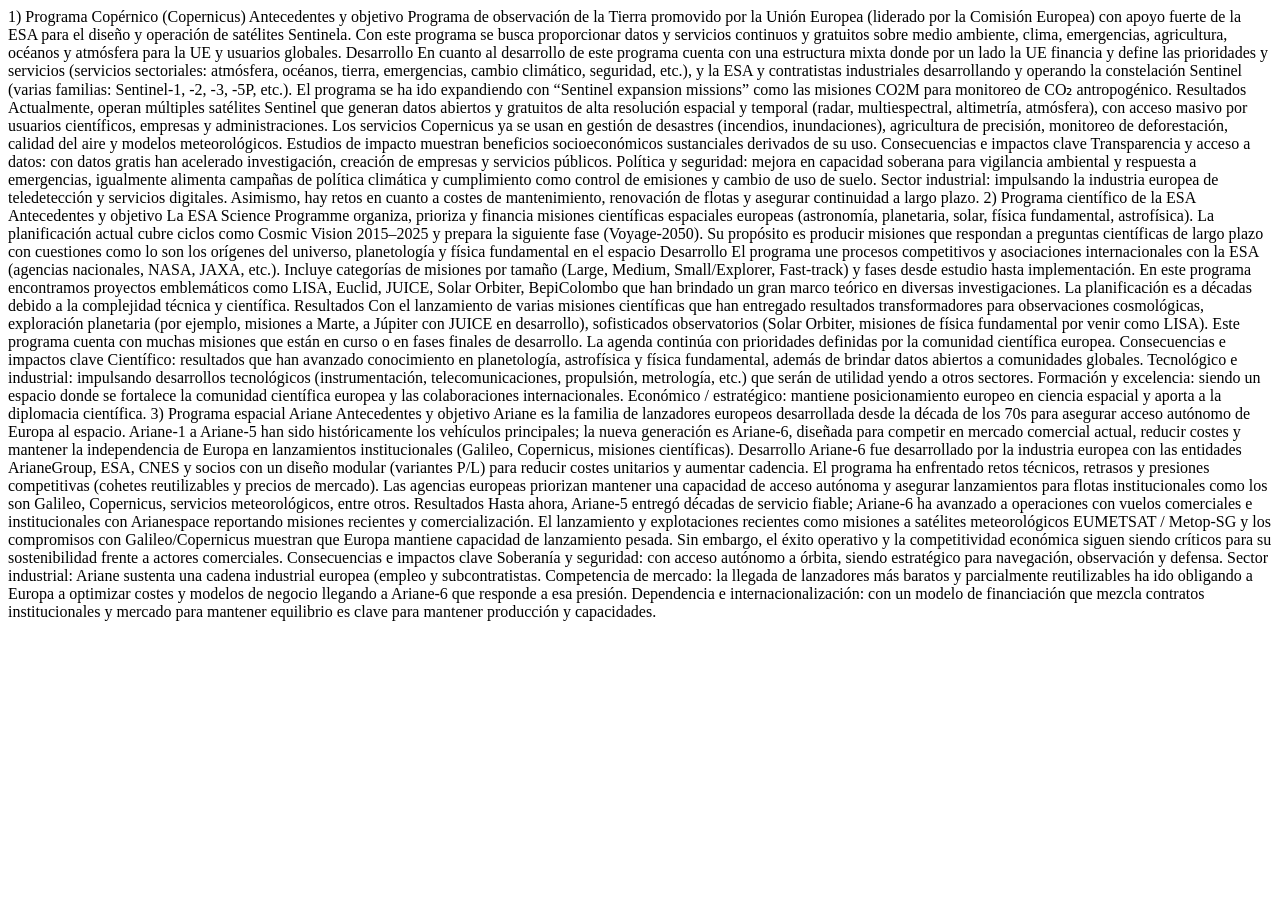
==== al-andalus.html @ bb6a7461 "qwertyuioip" ====
<!DOCTYPE html>
<html>
    <head>
        
    </head>
    
    <body>
1) Programa Copérnico (Copernicus) 

Antecedentes y objetivo 

Programa de observación de la Tierra promovido por la Unión Europea (liderado por la Comisión Europea) con apoyo fuerte de la ESA para el diseño y operación de satélites Sentinela.  

Con este programa se busca proporcionar datos y servicios continuos y gratuitos sobre medio ambiente, clima, emergencias, agricultura, océanos y atmósfera para la UE y usuarios globales. 

 

Desarrollo 

En cuanto al desarrollo de este programa cuenta con una estructura mixta donde por un lado la UE financia y define las prioridades y servicios (servicios sectoriales: atmósfera, océanos, tierra, emergencias, cambio climático, seguridad, etc.), y la ESA y contratistas industriales desarrollando y operando la constelación Sentinel (varias familias: Sentinel-1, -2, -3, -5P, etc.).  

El programa se ha ido expandiendo con “Sentinel expansion missions” como las misiones CO2M para monitoreo de CO₂ antropogénico. 

 

Resultados 

Actualmente, operan múltiples satélites Sentinel que generan datos abiertos y gratuitos de alta resolución espacial y temporal (radar, multiespectral, altimetría, atmósfera), con acceso masivo por usuarios científicos, empresas y administraciones.  

Los servicios Copernicus ya se usan en gestión de desastres (incendios, inundaciones), agricultura de precisión, monitoreo de deforestación, calidad del aire y modelos meteorológicos. Estudios de impacto muestran beneficios socioeconómicos sustanciales derivados de su uso. 

 

Consecuencias e impactos clave 

    Transparencia y acceso a datos: con datos gratis han acelerado investigación, creación de empresas y servicios públicos. 

    Política y seguridad: mejora en capacidad soberana para vigilancia ambiental y respuesta a emergencias, igualmente alimenta campañas de política climática y cumplimiento como control de emisiones y cambio de uso de suelo. 

    Sector industrial: impulsando la industria europea de teledetección y servicios digitales. Asimismo, hay retos en cuanto a costes de mantenimiento, renovación de flotas y asegurar continuidad a largo plazo. 

 

2) Programa científico de la ESA 

Antecedentes y objetivo 

La ESA Science Programme organiza, prioriza y financia misiones científicas espaciales europeas (astronomía, planetaria, solar, física fundamental, astrofísica). La planificación actual cubre ciclos como Cosmic Vision 2015–2025 y prepara la siguiente fase (Voyage-2050).  

Su propósito es producir misiones que respondan a preguntas científicas de largo plazo con cuestiones como lo son los orígenes del universo, planetología y física fundamental en el espacio 

 

Desarrollo 

El programa une procesos competitivos y asociaciones internacionales con la ESA (agencias nacionales, NASA, JAXA, etc.). Incluye categorías de misiones por tamaño (Large, Medium, Small/Explorer, Fast-track) y fases desde estudio hasta implementación.  

En este programa encontramos proyectos emblemáticos como LISA, Euclid, JUICE, Solar Orbiter, BepiColombo que han brindado un gran marco teórico en diversas investigaciones. La planificación es a décadas debido a la complejidad técnica y científica. 

 

Resultados 

Con el lanzamiento de varias misiones científicas que han entregado resultados transformadores para observaciones cosmológicas, exploración planetaria (por ejemplo, misiones a Marte, a Júpiter con JUICE en desarrollo), sofisticados observatorios (Solar Orbiter, misiones de física fundamental por venir como LISA). 

Este programa cuenta con muchas misiones que están en curso o en fases finales de desarrollo. La agenda continúa con prioridades definidas por la comunidad científica europea. 

 

Consecuencias e impactos clave 

    Científico: resultados que han avanzado conocimiento en planetología, astrofísica y física fundamental, además de brindar datos abiertos a comunidades globales. 

    Tecnológico e industrial: impulsando desarrollos tecnológicos (instrumentación, telecomunicaciones, propulsión, metrología, etc.) que serán de utilidad yendo a otros sectores. 

    Formación y excelencia: siendo un espacio donde se fortalece la comunidad científica europea y las colaboraciones internacionales. 

    Económico / estratégico: mantiene posicionamiento europeo en ciencia espacial y aporta a la diplomacia científica. 

 

 3) Programa espacial Ariane 

 Antecedentes y objetivo 

 Ariane es la familia de lanzadores europeos desarrollada desde la década de los 70s para asegurar acceso autónomo de Europa al espacio. Ariane-1 a Ariane-5 han sido históricamente los vehículos principales; la nueva generación es Ariane-6, diseñada para competir en mercado comercial actual, reducir costes y mantener la independencia de Europa en lanzamientos institucionales (Galileo, Copernicus, misiones científicas). 

 

 Desarrollo 

 Ariane-6 fue desarrollado por la industria europea con las entidades ArianeGroup, ESA, CNES y socios con un diseño modular (variantes P/L) para reducir costes unitarios y aumentar cadencia. El programa ha enfrentado retos técnicos, retrasos y presiones competitivas (cohetes reutilizables y precios de mercado).  

 Las agencias europeas priorizan mantener una capacidad de acceso autónoma y asegurar lanzamientos para flotas institucionales como los son Galileo, Copernicus, servicios meteorológicos, entre otros. 

 

 Resultados 

Hasta ahora, Ariane-5 entregó décadas de servicio fiable; Ariane-6 ha avanzado a operaciones con vuelos comerciales e institucionales con Arianespace reportando misiones recientes y comercialización.  

El lanzamiento y explotaciones recientes como misiones a satélites meteorológicos EUMETSAT / Metop-SG y los compromisos con Galileo/Copernicus muestran que Europa mantiene capacidad de lanzamiento pesada. Sin embargo, el éxito operativo y la competitividad económica siguen siendo críticos para su sostenibilidad frente a actores comerciales. 

 

Consecuencias e impactos clave 

    Soberanía y seguridad: con acceso autónomo a órbita, siendo estratégico para navegación, observación y defensa. 

    Sector industrial: Ariane sustenta una cadena industrial europea (empleo y subcontratistas. 

    Competencia de mercado: la llegada de lanzadores más baratos y parcialmente reutilizables ha ido obligando a Europa a optimizar costes y modelos de negocio llegando a Ariane-6 que responde a esa presión. 

    Dependencia e internacionalización: con un modelo de financiación que mezcla contratos institucionales y mercado para mantener equilibrio es clave para mantener producción y capacidades.

    </body>
</html>
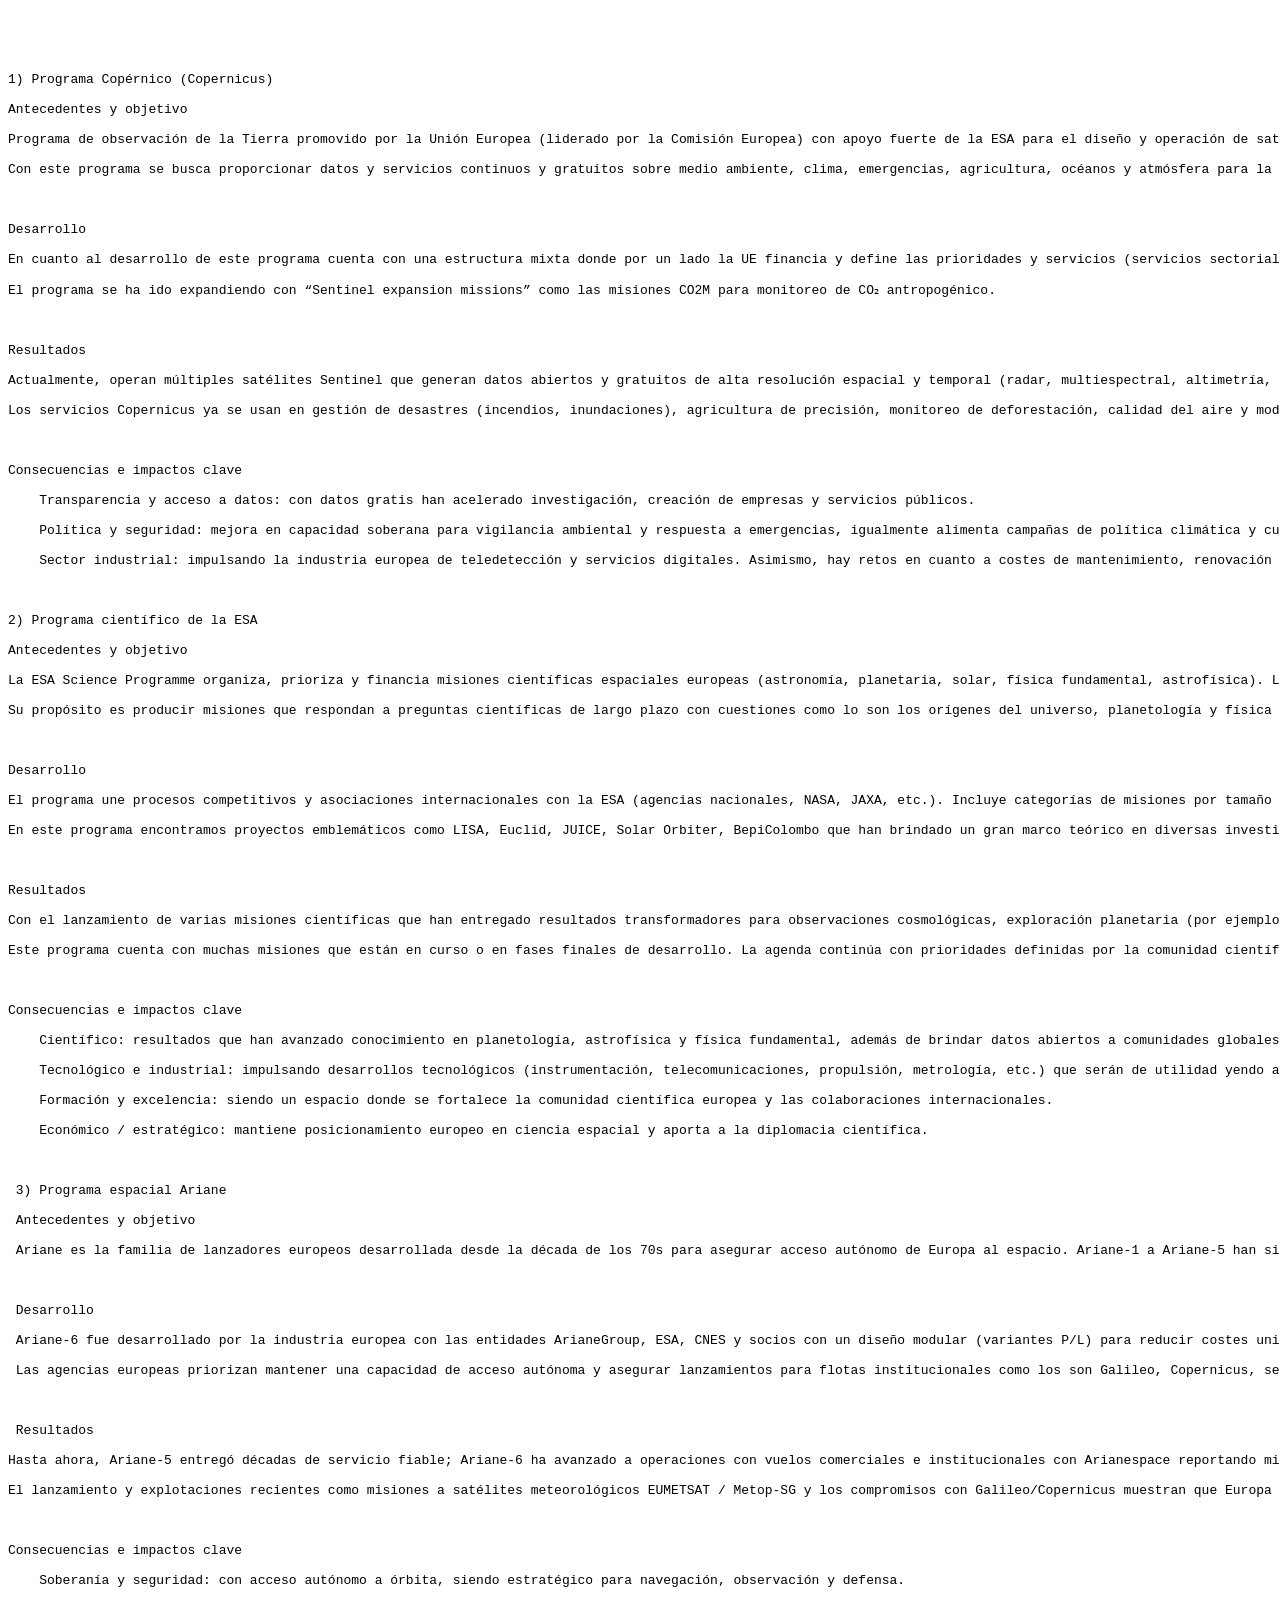
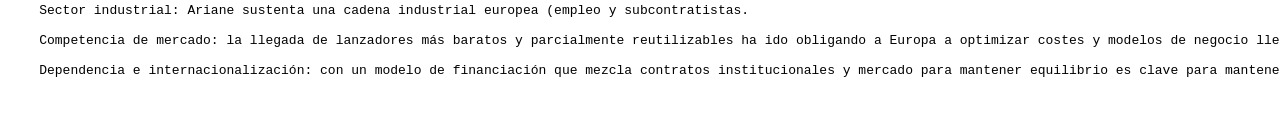
==== commit 89861c22: "Update al-andalus.html" ====
--- a/al-andalus.html
+++ b/al-andalus.html
@@ -3,7 +3,10 @@
     <head>
         
     </head>
-    
+    <br>
+    <br>
+
+    <pre>
     <body>
 1) Programa Copérnico (Copernicus) 
 
@@ -114,4 +117,5 @@
     Dependencia e internacionalización: con un modelo de financiación que mezcla contratos institucionales y mercado para mantener equilibrio es clave para mantener producción y capacidades.
 
     </body>
+    </pre>
 </html>
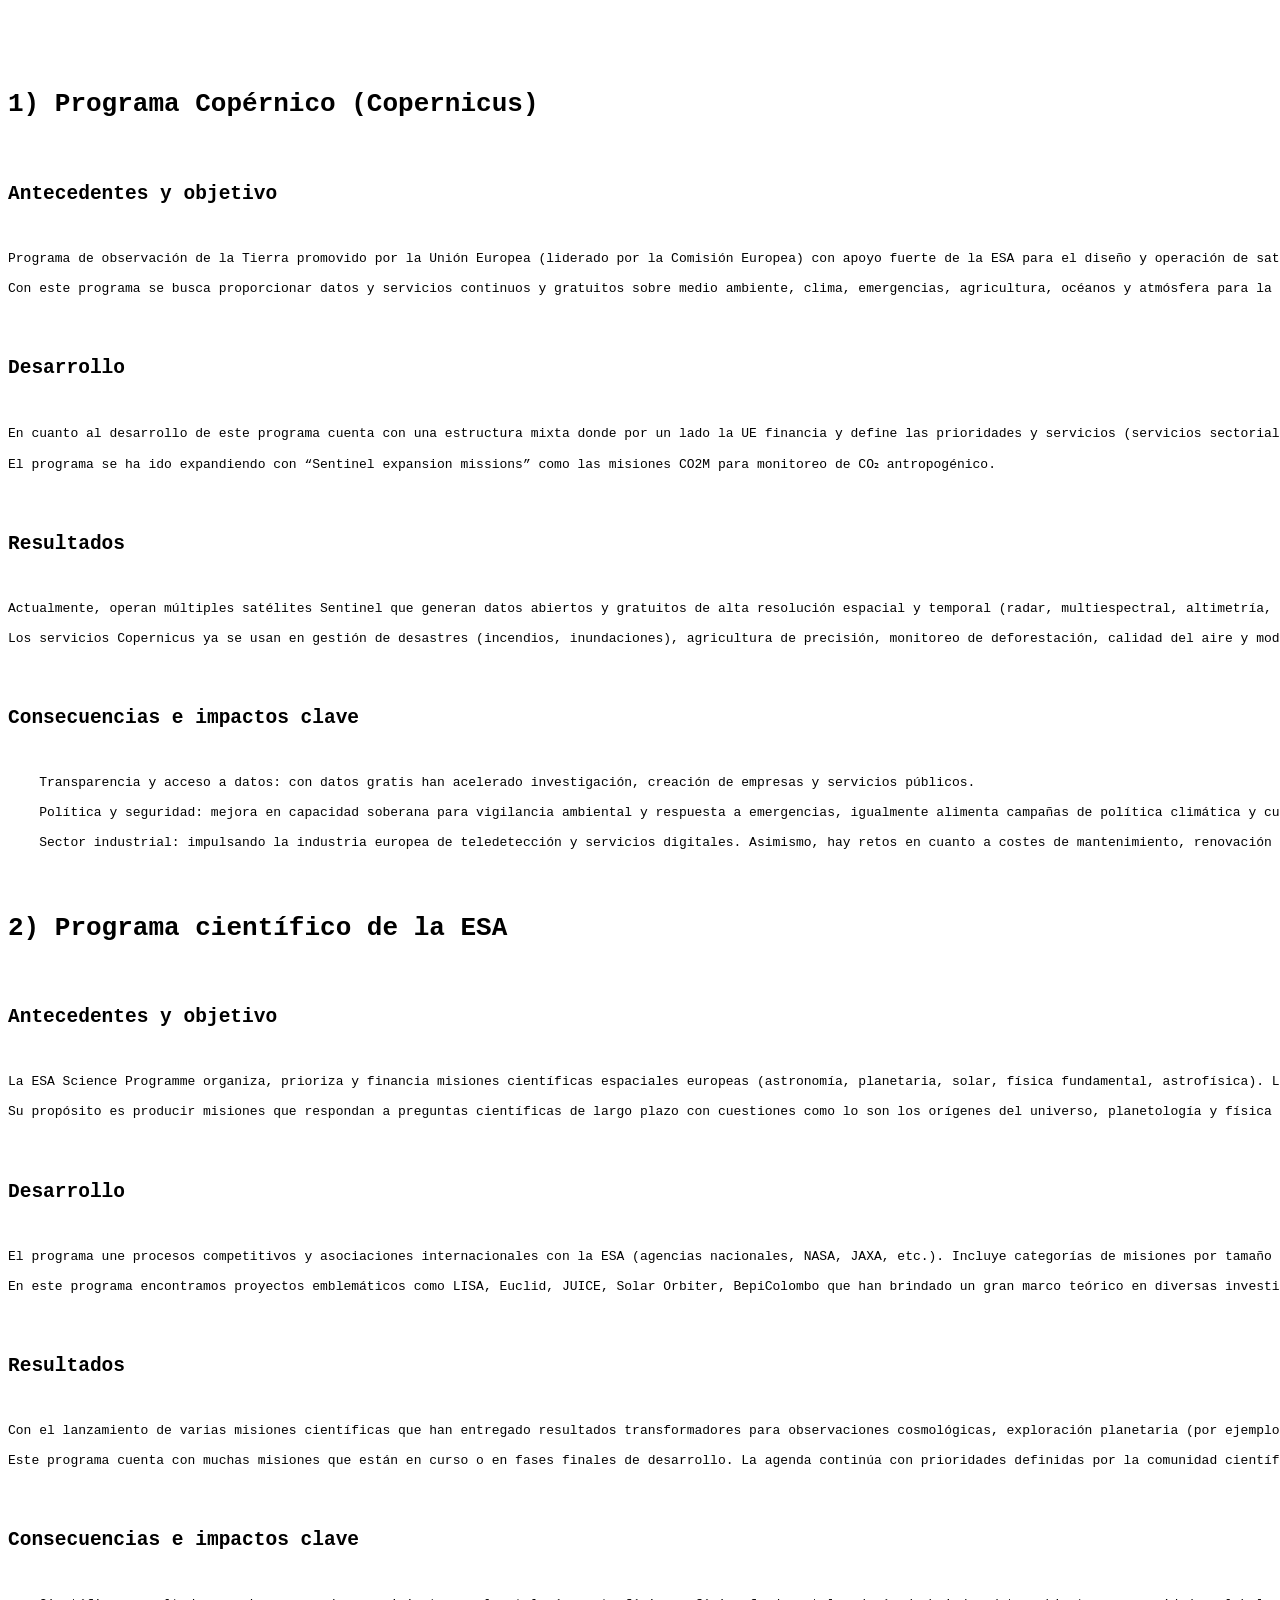
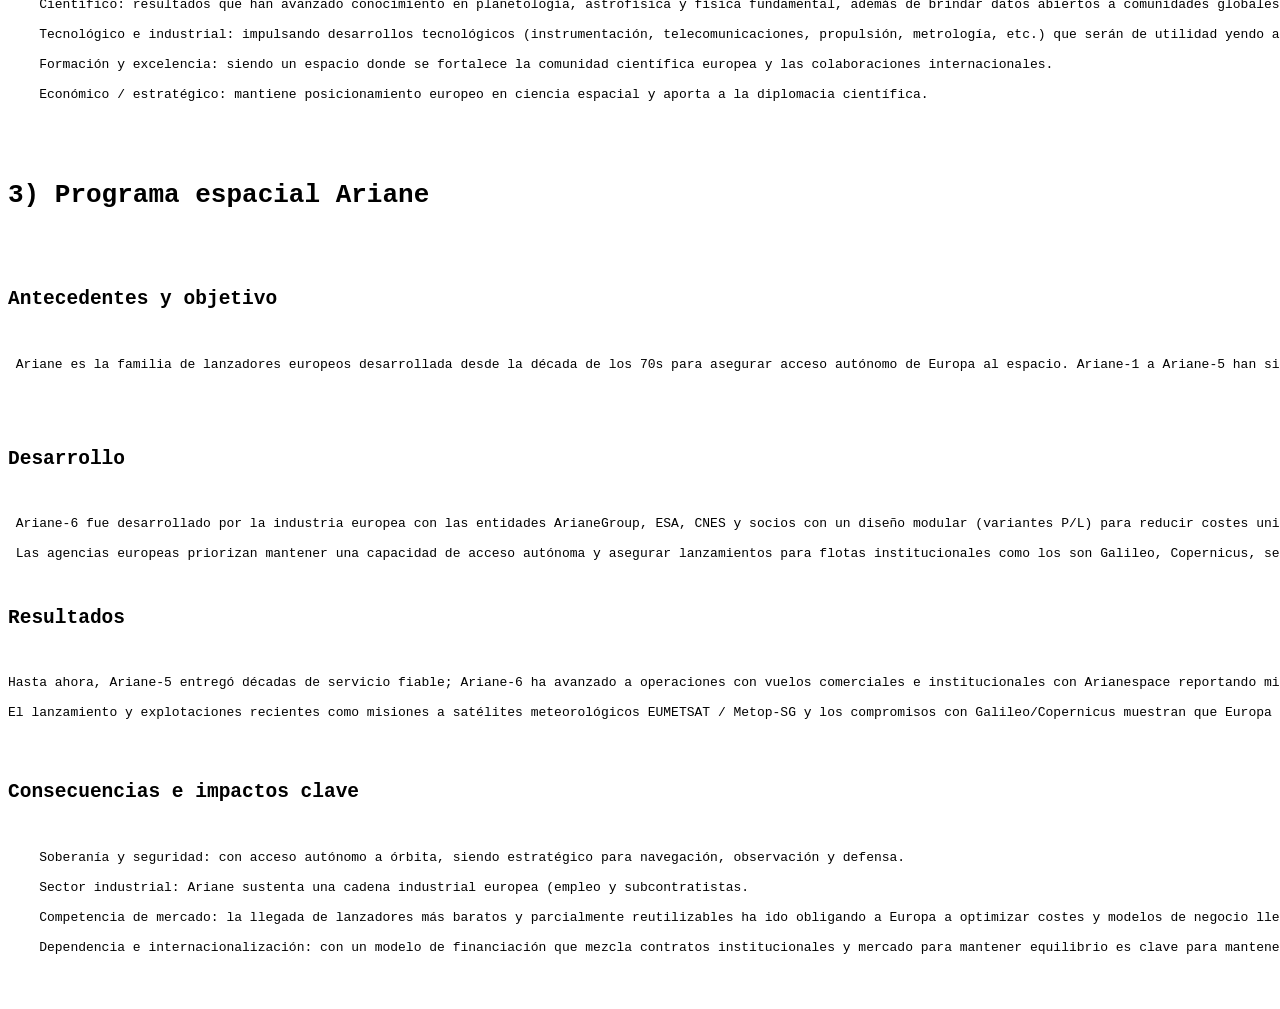
==== commit 9342e383: "Update al-andalus.html" ====
--- a/al-andalus.html
+++ b/al-andalus.html
@@ -7,10 +7,10 @@
     <br>
 
     <pre>
-    <body>
-1) Programa Copérnico (Copernicus) 
+        
+<h1>1) Programa Copérnico (Copernicus)</h1>
 
-Antecedentes y objetivo 
+<h2>Antecedentes y objetivo</h2> 
 
 Programa de observación de la Tierra promovido por la Unión Europea (liderado por la Comisión Europea) con apoyo fuerte de la ESA para el diseño y operación de satélites Sentinela.  
 
@@ -18,7 +18,7 @@
 
  
 
-Desarrollo 
+<h2>Desarrollo</h2>
 
 En cuanto al desarrollo de este programa cuenta con una estructura mixta donde por un lado la UE financia y define las prioridades y servicios (servicios sectoriales: atmósfera, océanos, tierra, emergencias, cambio climático, seguridad, etc.), y la ESA y contratistas industriales desarrollando y operando la constelación Sentinel (varias familias: Sentinel-1, -2, -3, -5P, etc.).  
 
@@ -26,7 +26,7 @@
 
  
 
-Resultados 
+<h2>Resultados</h2>
 
 Actualmente, operan múltiples satélites Sentinel que generan datos abiertos y gratuitos de alta resolución espacial y temporal (radar, multiespectral, altimetría, atmósfera), con acceso masivo por usuarios científicos, empresas y administraciones.  
 
@@ -34,7 +34,7 @@
 
  
 
-Consecuencias e impactos clave 
+<h2>Consecuencias e impactos clave</h2> 
 
     Transparencia y acceso a datos: con datos gratis han acelerado investigación, creación de empresas y servicios públicos. 
 
@@ -44,9 +44,9 @@
 
  
 
-2) Programa científico de la ESA 
+<h1>2) Programa científico de la ESA</h1> 
 
-Antecedentes y objetivo 
+<h2>Antecedentes y objetivo</h2>
 
 La ESA Science Programme organiza, prioriza y financia misiones científicas espaciales europeas (astronomía, planetaria, solar, física fundamental, astrofísica). La planificación actual cubre ciclos como Cosmic Vision 2015–2025 y prepara la siguiente fase (Voyage-2050).  
 
@@ -54,7 +54,7 @@
 
  
 
-Desarrollo 
+<h2>Desarrollo</h2> 
 
 El programa une procesos competitivos y asociaciones internacionales con la ESA (agencias nacionales, NASA, JAXA, etc.). Incluye categorías de misiones por tamaño (Large, Medium, Small/Explorer, Fast-track) y fases desde estudio hasta implementación.  
 
@@ -62,7 +62,7 @@
 
  
 
-Resultados 
+<h2>Resultados</h2> 
 
 Con el lanzamiento de varias misiones científicas que han entregado resultados transformadores para observaciones cosmológicas, exploración planetaria (por ejemplo, misiones a Marte, a Júpiter con JUICE en desarrollo), sofisticados observatorios (Solar Orbiter, misiones de física fundamental por venir como LISA). 
 
@@ -70,7 +70,7 @@
 
  
 
-Consecuencias e impactos clave 
+<h2>Consecuencias e impactos clave</h2> 
 
     Científico: resultados que han avanzado conocimiento en planetología, astrofísica y física fundamental, además de brindar datos abiertos a comunidades globales. 
 
@@ -82,23 +82,22 @@
 
  
 
- 3) Programa espacial Ariane 
+ <h1>3) Programa espacial Ariane</h1> 
 
- Antecedentes y objetivo 
+ <h2>Antecedentes y objetivo</h2> 
 
  Ariane es la familia de lanzadores europeos desarrollada desde la década de los 70s para asegurar acceso autónomo de Europa al espacio. Ariane-1 a Ariane-5 han sido históricamente los vehículos principales; la nueva generación es Ariane-6, diseñada para competir en mercado comercial actual, reducir costes y mantener la independencia de Europa en lanzamientos institucionales (Galileo, Copernicus, misiones científicas). 
 
  
 
- Desarrollo 
+ <h2>Desarrollo</h2> 
 
  Ariane-6 fue desarrollado por la industria europea con las entidades ArianeGroup, ESA, CNES y socios con un diseño modular (variantes P/L) para reducir costes unitarios y aumentar cadencia. El programa ha enfrentado retos técnicos, retrasos y presiones competitivas (cohetes reutilizables y precios de mercado).  
 
  Las agencias europeas priorizan mantener una capacidad de acceso autónoma y asegurar lanzamientos para flotas institucionales como los son Galileo, Copernicus, servicios meteorológicos, entre otros. 
 
  
-
- Resultados 
+<h2>Resultados</h2> 
 
 Hasta ahora, Ariane-5 entregó décadas de servicio fiable; Ariane-6 ha avanzado a operaciones con vuelos comerciales e institucionales con Arianespace reportando misiones recientes y comercialización.  
 
@@ -106,7 +105,7 @@
 
  
 
-Consecuencias e impactos clave 
+<h2>Consecuencias e impactos clave</h2> 
 
     Soberanía y seguridad: con acceso autónomo a órbita, siendo estratégico para navegación, observación y defensa. 
 
@@ -116,6 +115,5 @@
 
     Dependencia e internacionalización: con un modelo de financiación que mezcla contratos institucionales y mercado para mantener equilibrio es clave para mantener producción y capacidades.
 
-    </body>
     </pre>
 </html>
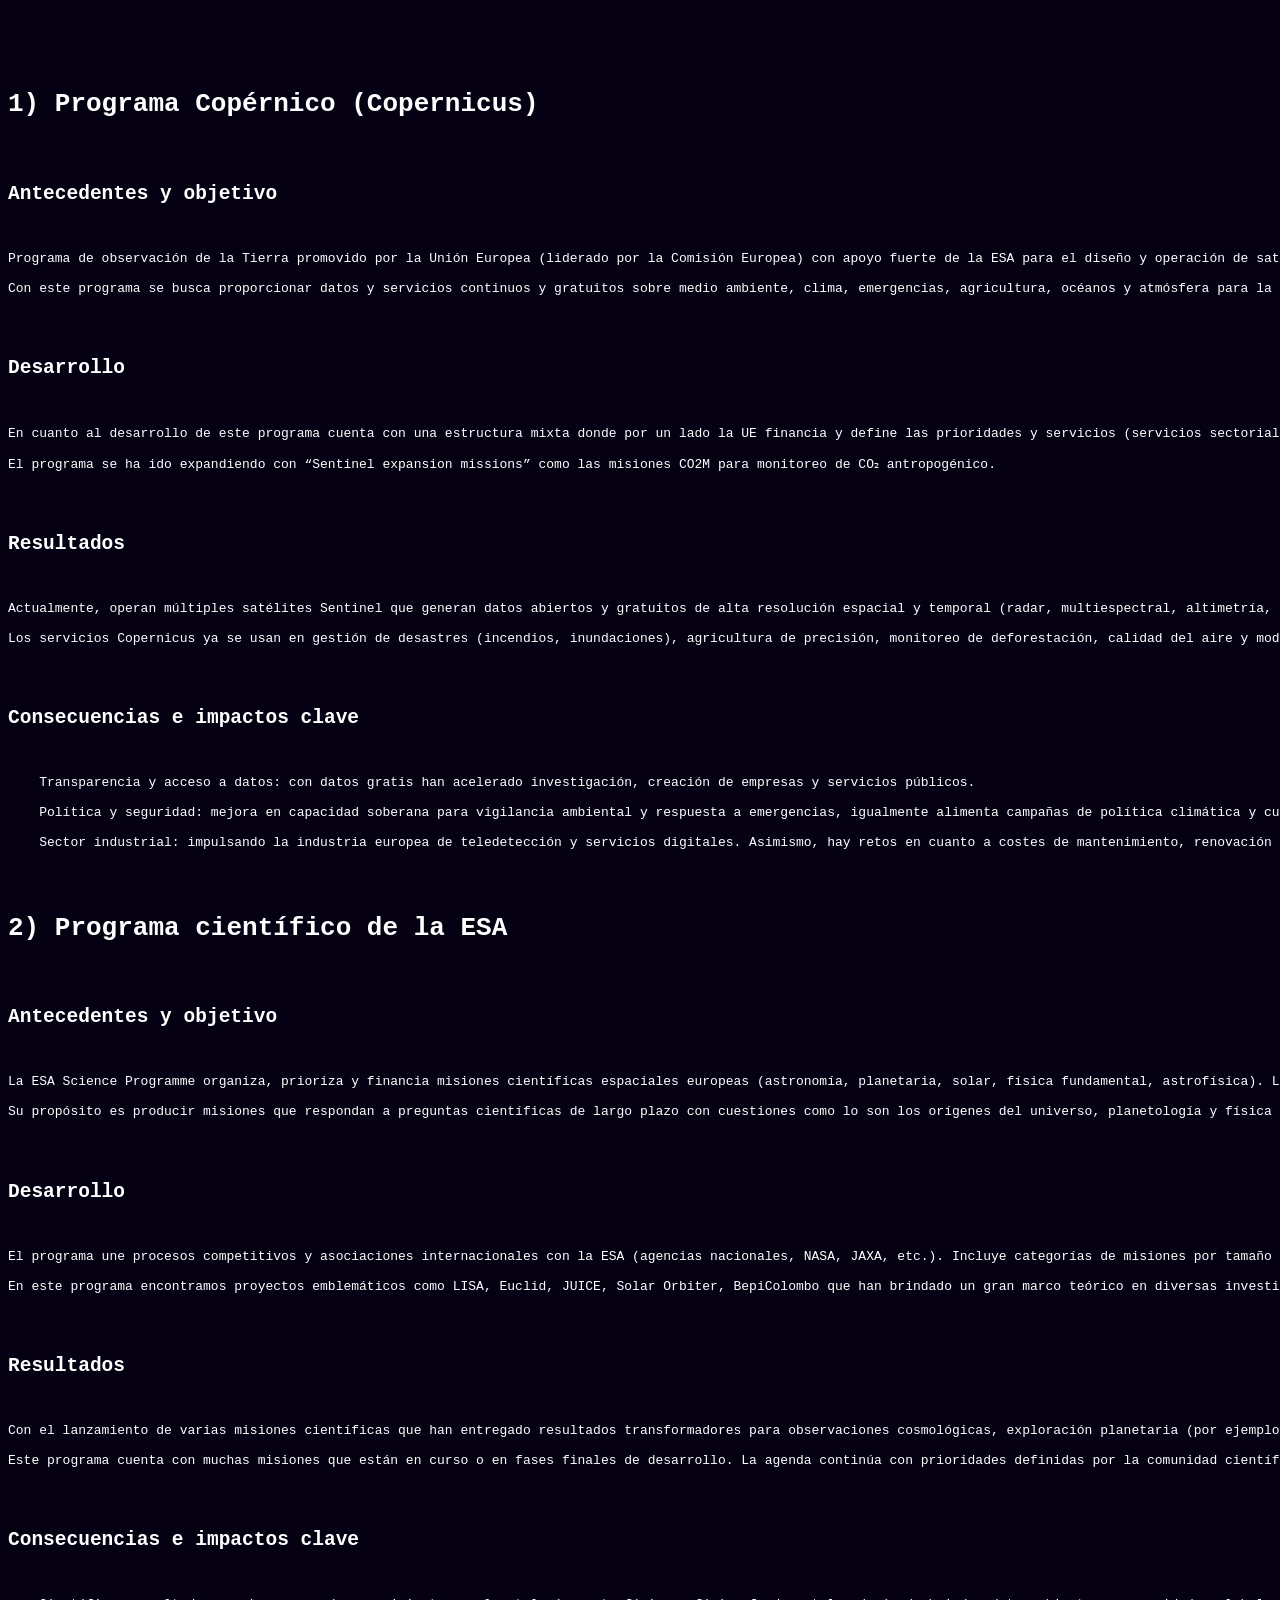
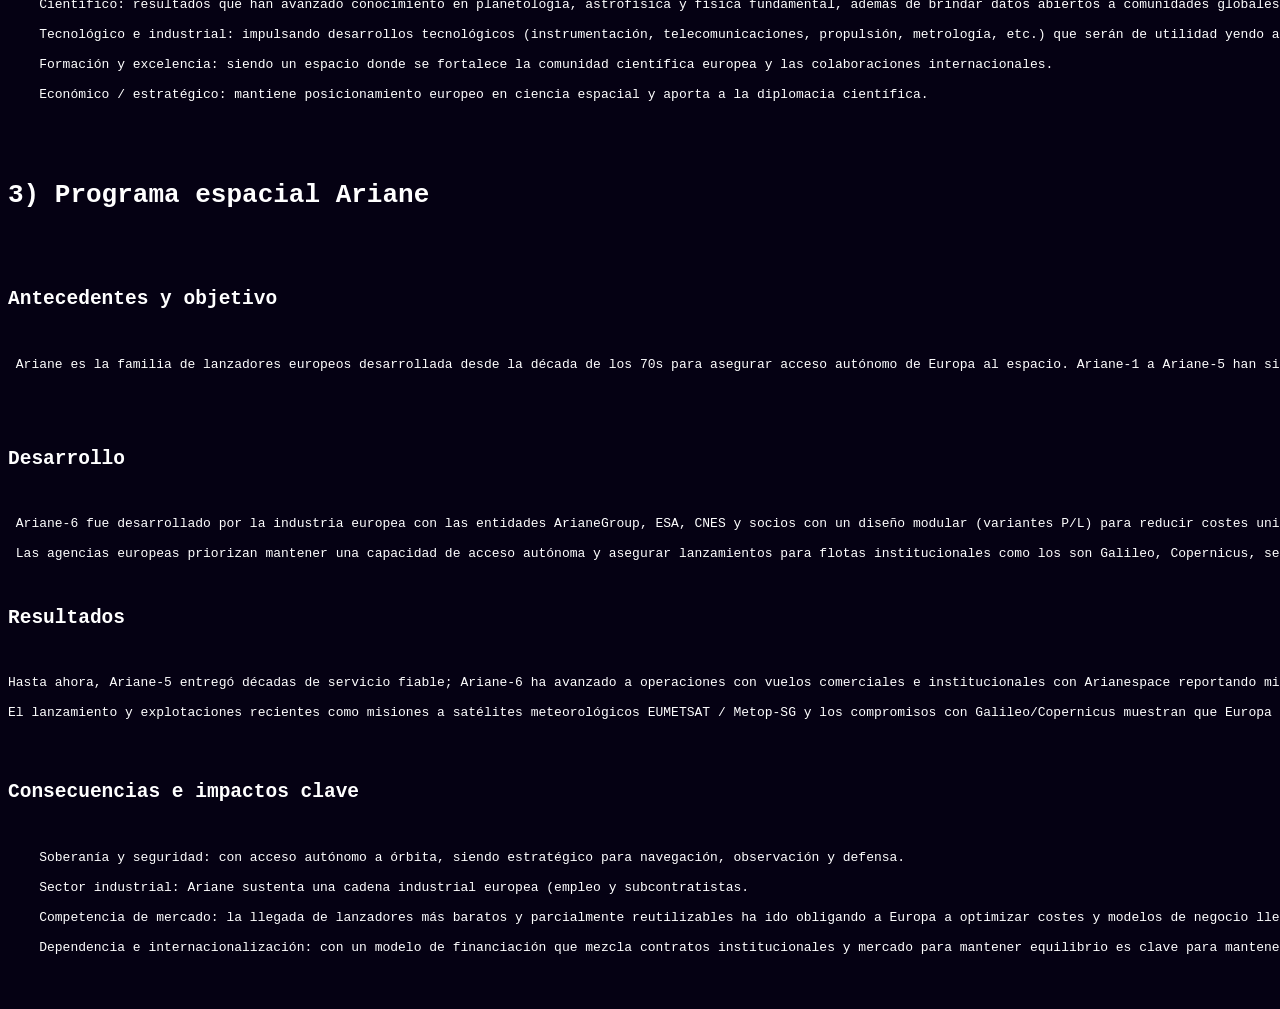
==== commit b84f91eb: "negros" ====
--- a/al-andalus.html
+++ b/al-andalus.html
@@ -1,10 +1,11 @@
 <!DOCTYPE html>
 <html>
     <head>
-        
+        <link rel="stylesheet" href="style.css">
     </head>
     <br>
     <br>
+    <body style="background-color: #050113;">
 
     <pre>
         
@@ -116,4 +117,5 @@
     Dependencia e internacionalización: con un modelo de financiación que mezcla contratos institucionales y mercado para mantener equilibrio es clave para mantener producción y capacidades.
 
     </pre>
+    </body>
 </html>
--- a/style.css
+++ b/style.css
@@ -0,0 +1,92 @@
+h1{
+    color: white;
+ }
+ h2{
+    color: white;
+ }
+ h3{
+    color: white;
+ }
+ h4{
+    color: white;
+ }
+ h5{
+    color: white;
+ }
+ h6{
+    color: white;
+ }
+ p{
+    color: white;
+ }
+ pre{
+    color: white;
+ }
+ #q{
+    color:blueviolet;
+ }
+.imagenxd {
+  width: 100%;
+  height: 50vh;
+  background-image: url("imagenes_w/lunaequisde.png");
+  background-repeat: no-repeat;
+  background-position: center;
+  background-size: cover;  
+  display: flex;            
+  justify-content: center; 
+  align-items: center;     
+  color: white;            
+  text-align: center;
+  
+}
+div {
+  position: relative;
+  display: inline;
+}
+.imtip {
+  position: absolute;
+  bottom: 0;
+  right: 0;
+}
+#container{
+    position: relative;
+    width: 100%;
+    height: 100%;
+}
+#main_image{
+    width: 100%;
+    height: 100%;
+    src: url("imagenes_w/mapamundiproyeccionrobinson.jpg");
+}
+#overlay_image{
+    position: absolute;
+    src: url("imagenes_w/mexicoprueba.png");
+    bottom: 10px;
+    right: 10px;
+    width: 30px;
+    height: 30px;
+}
+.parent {
+    position: relative;
+    display: inline-block; /* para que se ajuste al tamaño real de la imagen base */
+}
+
+.base {
+    display: block;
+    width: 100%;  /* si quieres que escale, si no ponle width: auto */
+    height: auto;
+}
+
+.inner {
+    position: absolute;
+    top: 0;
+    left: 0;
+    z-index: 1;
+}
+
+.overlay {
+    display: block;
+    width: 100%;  /* hace que la overlay coincida en tamaño con la base */
+    height: auto;
+    opacity: 1; /* para comprobar que está encima */
+}
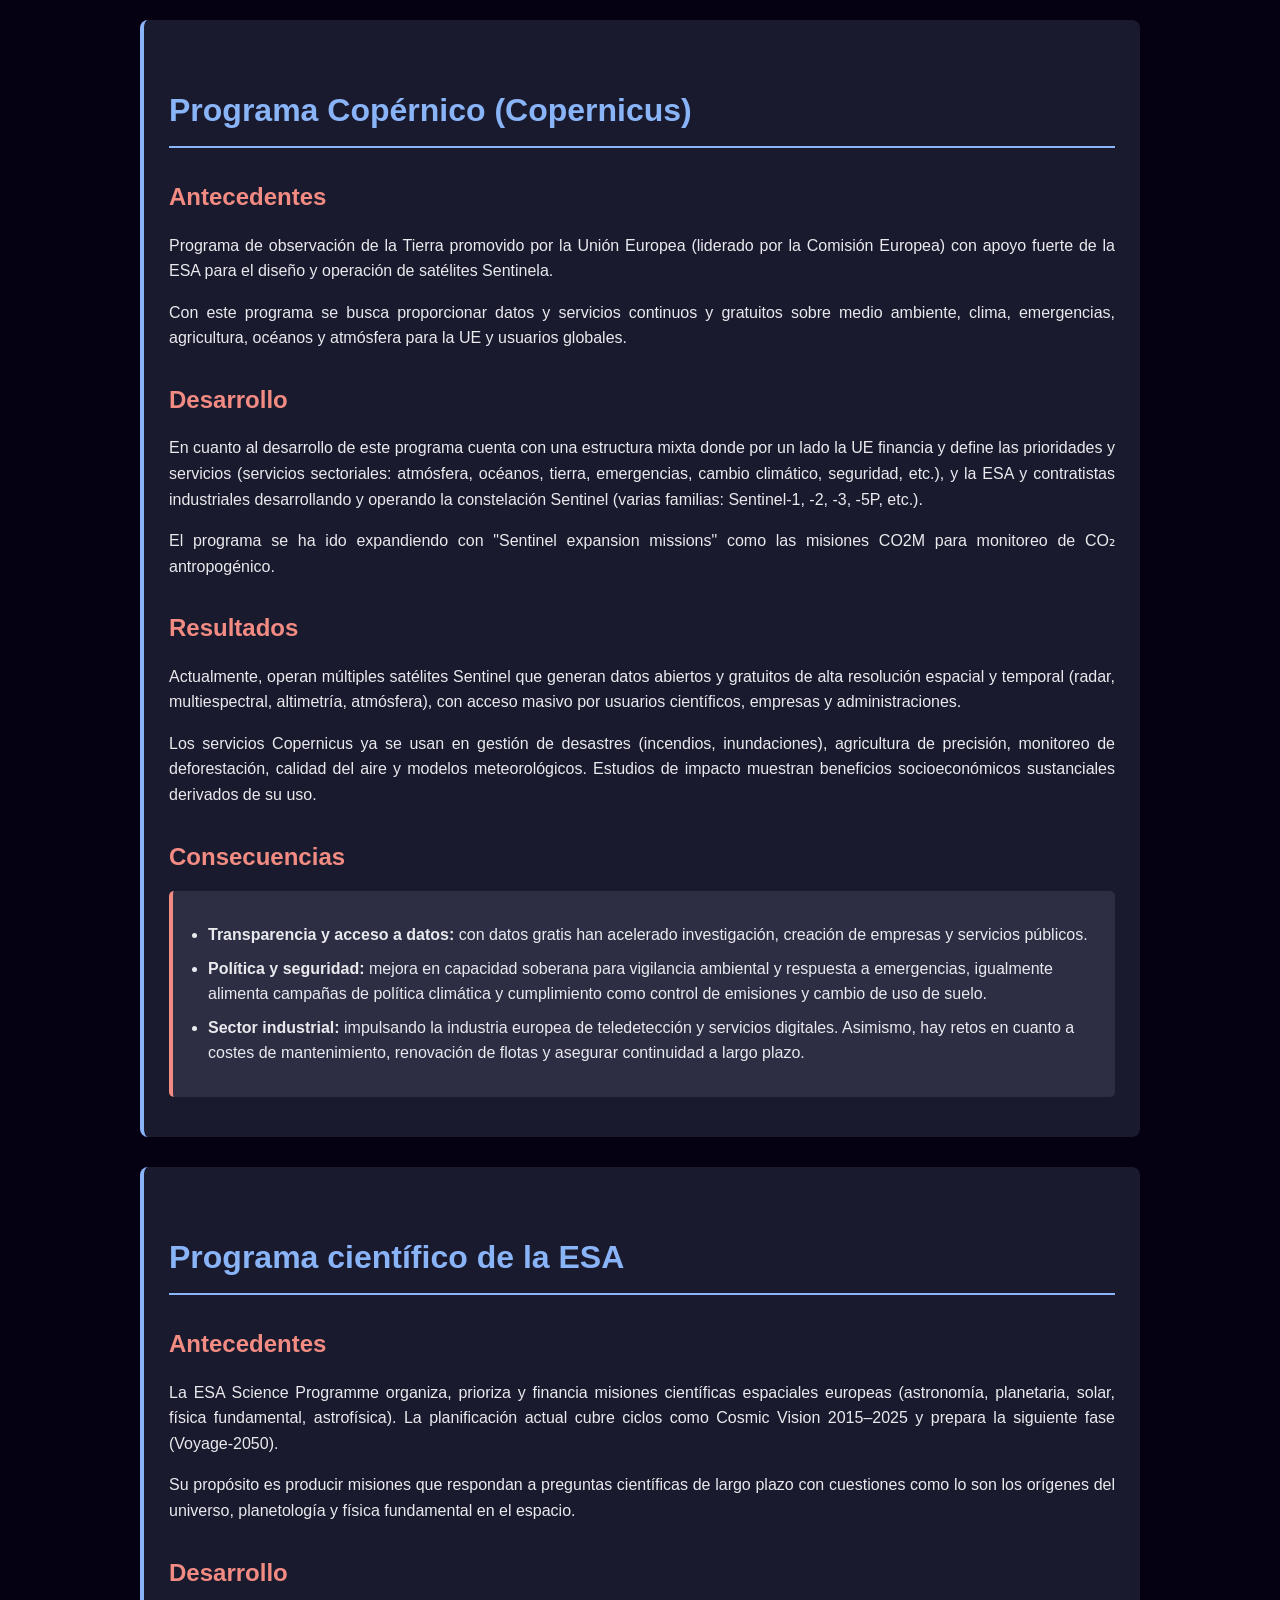
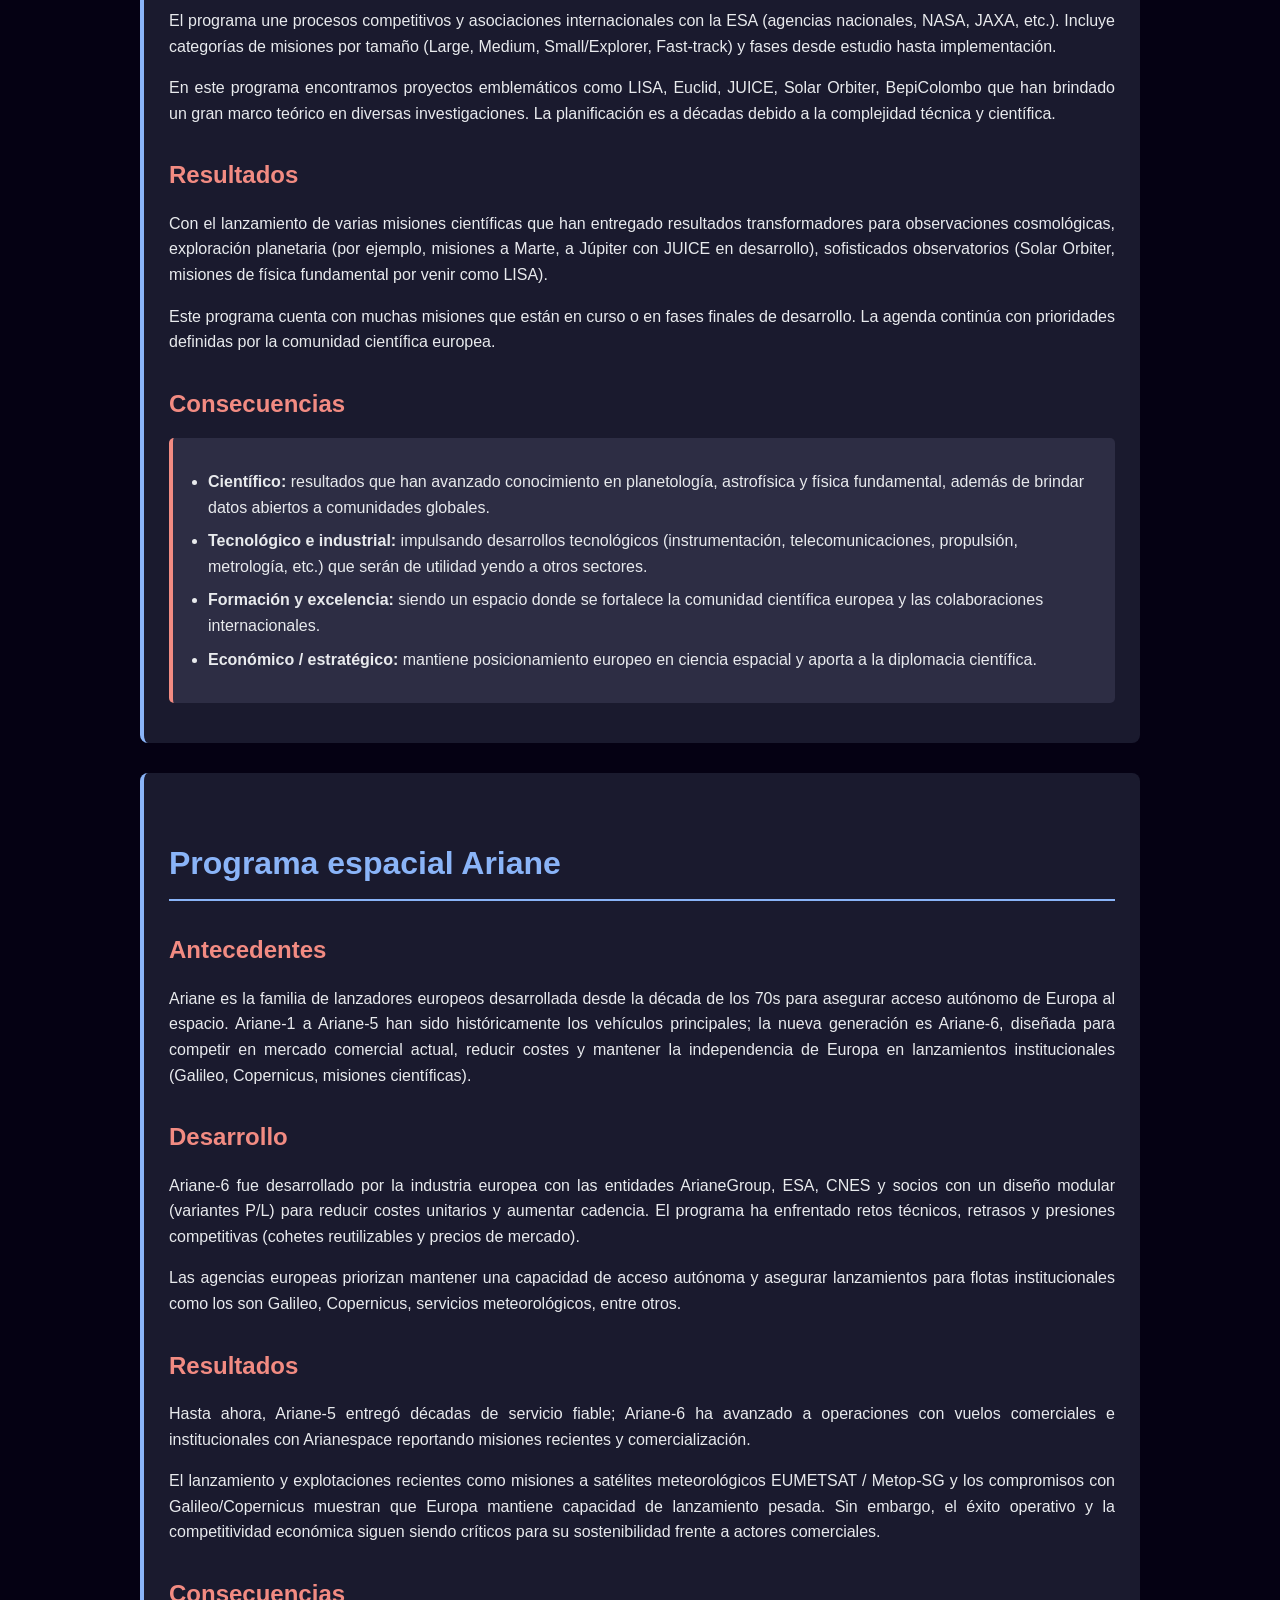
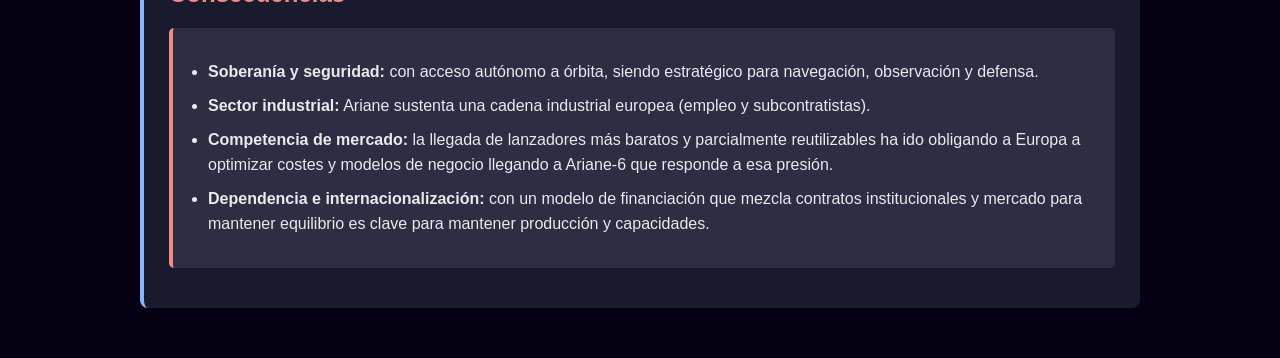
==== commit e44968a8: "Update al-andalus.html" ====
--- a/al-andalus.html
+++ b/al-andalus.html
@@ -1,121 +1,157 @@
 <!DOCTYPE html>
-<html>
-    <head>
-        <link rel="stylesheet" href="style.css">
-    </head>
-    <br>
-    <br>
-    <body style="background-color: #050113;">
-
-    <pre>
+<html lang="es">
+<head>
+    <meta charset="UTF-8">
+    <meta name="viewport" content="width=device-width, initial-scale=1.0">
+    <title>Programa Espacial de la Unión Europea</title>
+    <style>
+        body {
+            font-family: 'Segoe UI', Tahoma, Geneva, Verdana, sans-serif;
+            line-height: 1.6;
+            color: #e8eaed;
+            background-color: #050113;
+            max-width: 1000px;
+            margin: 0 auto;
+            padding: 20px;
+        }
         
-<h1>1) Programa Copérnico (Copernicus)</h1>
-
-<h2>Antecedentes y objetivo</h2> 
-
-Programa de observación de la Tierra promovido por la Unión Europea (liderado por la Comisión Europea) con apoyo fuerte de la ESA para el diseño y operación de satélites Sentinela.  
-
-Con este programa se busca proporcionar datos y servicios continuos y gratuitos sobre medio ambiente, clima, emergencias, agricultura, océanos y atmósfera para la UE y usuarios globales. 
-
- 
-
-<h2>Desarrollo</h2>
-
-En cuanto al desarrollo de este programa cuenta con una estructura mixta donde por un lado la UE financia y define las prioridades y servicios (servicios sectoriales: atmósfera, océanos, tierra, emergencias, cambio climático, seguridad, etc.), y la ESA y contratistas industriales desarrollando y operando la constelación Sentinel (varias familias: Sentinel-1, -2, -3, -5P, etc.).  
-
-El programa se ha ido expandiendo con “Sentinel expansion missions” como las misiones CO2M para monitoreo de CO₂ antropogénico. 
-
- 
-
-<h2>Resultados</h2>
-
-Actualmente, operan múltiples satélites Sentinel que generan datos abiertos y gratuitos de alta resolución espacial y temporal (radar, multiespectral, altimetría, atmósfera), con acceso masivo por usuarios científicos, empresas y administraciones.  
-
-Los servicios Copernicus ya se usan en gestión de desastres (incendios, inundaciones), agricultura de precisión, monitoreo de deforestación, calidad del aire y modelos meteorológicos. Estudios de impacto muestran beneficios socioeconómicos sustanciales derivados de su uso. 
-
- 
-
-<h2>Consecuencias e impactos clave</h2> 
-
-    Transparencia y acceso a datos: con datos gratis han acelerado investigación, creación de empresas y servicios públicos. 
-
-    Política y seguridad: mejora en capacidad soberana para vigilancia ambiental y respuesta a emergencias, igualmente alimenta campañas de política climática y cumplimiento como control de emisiones y cambio de uso de suelo. 
-
-    Sector industrial: impulsando la industria europea de teledetección y servicios digitales. Asimismo, hay retos en cuanto a costes de mantenimiento, renovación de flotas y asegurar continuidad a largo plazo. 
-
- 
-
-<h1>2) Programa científico de la ESA</h1> 
-
-<h2>Antecedentes y objetivo</h2>
-
-La ESA Science Programme organiza, prioriza y financia misiones científicas espaciales europeas (astronomía, planetaria, solar, física fundamental, astrofísica). La planificación actual cubre ciclos como Cosmic Vision 2015–2025 y prepara la siguiente fase (Voyage-2050).  
-
-Su propósito es producir misiones que respondan a preguntas científicas de largo plazo con cuestiones como lo son los orígenes del universo, planetología y física fundamental en el espacio 
-
- 
-
-<h2>Desarrollo</h2> 
-
-El programa une procesos competitivos y asociaciones internacionales con la ESA (agencias nacionales, NASA, JAXA, etc.). Incluye categorías de misiones por tamaño (Large, Medium, Small/Explorer, Fast-track) y fases desde estudio hasta implementación.  
-
-En este programa encontramos proyectos emblemáticos como LISA, Euclid, JUICE, Solar Orbiter, BepiColombo que han brindado un gran marco teórico en diversas investigaciones. La planificación es a décadas debido a la complejidad técnica y científica. 
-
- 
-
-<h2>Resultados</h2> 
-
-Con el lanzamiento de varias misiones científicas que han entregado resultados transformadores para observaciones cosmológicas, exploración planetaria (por ejemplo, misiones a Marte, a Júpiter con JUICE en desarrollo), sofisticados observatorios (Solar Orbiter, misiones de física fundamental por venir como LISA). 
-
-Este programa cuenta con muchas misiones que están en curso o en fases finales de desarrollo. La agenda continúa con prioridades definidas por la comunidad científica europea. 
-
- 
-
-<h2>Consecuencias e impactos clave</h2> 
-
-    Científico: resultados que han avanzado conocimiento en planetología, astrofísica y física fundamental, además de brindar datos abiertos a comunidades globales. 
-
-    Tecnológico e industrial: impulsando desarrollos tecnológicos (instrumentación, telecomunicaciones, propulsión, metrología, etc.) que serán de utilidad yendo a otros sectores. 
-
-    Formación y excelencia: siendo un espacio donde se fortalece la comunidad científica europea y las colaboraciones internacionales. 
-
-    Económico / estratégico: mantiene posicionamiento europeo en ciencia espacial y aporta a la diplomacia científica. 
-
- 
-
- <h1>3) Programa espacial Ariane</h1> 
-
- <h2>Antecedentes y objetivo</h2> 
-
- Ariane es la familia de lanzadores europeos desarrollada desde la década de los 70s para asegurar acceso autónomo de Europa al espacio. Ariane-1 a Ariane-5 han sido históricamente los vehículos principales; la nueva generación es Ariane-6, diseñada para competir en mercado comercial actual, reducir costes y mantener la independencia de Europa en lanzamientos institucionales (Galileo, Copernicus, misiones científicas). 
-
- 
-
- <h2>Desarrollo</h2> 
-
- Ariane-6 fue desarrollado por la industria europea con las entidades ArianeGroup, ESA, CNES y socios con un diseño modular (variantes P/L) para reducir costes unitarios y aumentar cadencia. El programa ha enfrentado retos técnicos, retrasos y presiones competitivas (cohetes reutilizables y precios de mercado).  
-
- Las agencias europeas priorizan mantener una capacidad de acceso autónoma y asegurar lanzamientos para flotas institucionales como los son Galileo, Copernicus, servicios meteorológicos, entre otros. 
-
- 
-<h2>Resultados</h2> 
-
-Hasta ahora, Ariane-5 entregó décadas de servicio fiable; Ariane-6 ha avanzado a operaciones con vuelos comerciales e institucionales con Arianespace reportando misiones recientes y comercialización.  
-
-El lanzamiento y explotaciones recientes como misiones a satélites meteorológicos EUMETSAT / Metop-SG y los compromisos con Galileo/Copernicus muestran que Europa mantiene capacidad de lanzamiento pesada. Sin embargo, el éxito operativo y la competitividad económica siguen siendo críticos para su sostenibilidad frente a actores comerciales. 
-
- 
-
-<h2>Consecuencias e impactos clave</h2> 
-
-    Soberanía y seguridad: con acceso autónomo a órbita, siendo estratégico para navegación, observación y defensa. 
-
-    Sector industrial: Ariane sustenta una cadena industrial europea (empleo y subcontratistas. 
-
-    Competencia de mercado: la llegada de lanzadores más baratos y parcialmente reutilizables ha ido obligando a Europa a optimizar costes y modelos de negocio llegando a Ariane-6 que responde a esa presión. 
-
-    Dependencia e internacionalización: con un modelo de financiación que mezcla contratos institucionales y mercado para mantener equilibrio es clave para mantener producción y capacidades.
-
-    </pre>
-    </body>
+        h1 {
+            color: #8ab4f8;
+            border-bottom: 2px solid #8ab4f8;
+            padding-bottom: 10px;
+            margin-top: 40px;
+        }
+        
+        h2 {
+            color: #f28b82;
+            margin-top: 30px;
+            margin-bottom: 15px;
+        }
+        
+        p {
+            text-align: justify;
+            margin-bottom: 16px;
+        }
+        
+        .mission-section {
+            background-color: #1a1a2e;
+            border-radius: 8px;
+            padding: 25px;
+            margin-bottom: 30px;
+            border-left: 4px solid #8ab4f8;
+        }
+        
+        .highlight-box {
+            background-color: #2d2d44;
+            padding: 15px;
+            border-radius: 5px;
+            margin: 15px 0;
+            border-left: 4px solid #f28b82;
+        }
+        
+        .context-section {
+            background-color: #1a1a2e;
+            border-radius: 8px;
+            padding: 25px;
+            margin-bottom: 30px;
+        }
+        
+        .key-point {
+            color: #8ab4f8;
+            font-weight: bold;
+        }
+        
+        ul {
+            padding-left: 20px;
+        }
+        
+        li {
+            margin-bottom: 8px;
+        }
+        
+        .reference {
+            font-size: 0.9em;
+            color: #9aa0a6;
+            margin-top: 10px;
+        }
+    </style>
+</head>
+<body>
+    <div class="mission-section">
+        <h1> Programa Copérnico (Copernicus)</h1>
+        
+        <h2>Antecedentes</h2>
+        <p>Programa de observación de la Tierra promovido por la Unión Europea (liderado por la Comisión Europea) con apoyo fuerte de la ESA para el diseño y operación de satélites Sentinela.</p>
+        <p>Con este programa se busca proporcionar datos y servicios continuos y gratuitos sobre medio ambiente, clima, emergencias, agricultura, océanos y atmósfera para la UE y usuarios globales.</p>
+        
+        <h2>Desarrollo</h2>
+        <p>En cuanto al desarrollo de este programa cuenta con una estructura mixta donde por un lado la UE financia y define las prioridades y servicios (servicios sectoriales: atmósfera, océanos, tierra, emergencias, cambio climático, seguridad, etc.), y la ESA y contratistas industriales desarrollando y operando la constelación Sentinel (varias familias: Sentinel-1, -2, -3, -5P, etc.).</p>
+        <p>El programa se ha ido expandiendo con "Sentinel expansion missions" como las misiones CO2M para monitoreo de CO₂ antropogénico.</p>
+        
+        <h2>Resultados</h2>
+        <p>Actualmente, operan múltiples satélites Sentinel que generan datos abiertos y gratuitos de alta resolución espacial y temporal (radar, multiespectral, altimetría, atmósfera), con acceso masivo por usuarios científicos, empresas y administraciones.</p>
+        <p>Los servicios Copernicus ya se usan en gestión de desastres (incendios, inundaciones), agricultura de precisión, monitoreo de deforestación, calidad del aire y modelos meteorológicos. Estudios de impacto muestran beneficios socioeconómicos sustanciales derivados de su uso.</p>
+        
+        <h2>Consecuencias </h2>
+        <div class="highlight-box">
+            <ul>
+                <li><strong>Transparencia y acceso a datos:</strong> con datos gratis han acelerado investigación, creación de empresas y servicios públicos.</li>
+                <li><strong>Política y seguridad:</strong> mejora en capacidad soberana para vigilancia ambiental y respuesta a emergencias, igualmente alimenta campañas de política climática y cumplimiento como control de emisiones y cambio de uso de suelo.</li>
+                <li><strong>Sector industrial:</strong> impulsando la industria europea de teledetección y servicios digitales. Asimismo, hay retos en cuanto a costes de mantenimiento, renovación de flotas y asegurar continuidad a largo plazo.</li>
+            </ul>
+        </div>
+    </div>
+    
+    <div class="mission-section">
+        <h1>Programa científico de la ESA</h1>
+        
+        <h2>Antecedentes </h2>
+        <p>La ESA Science Programme organiza, prioriza y financia misiones científicas espaciales europeas (astronomía, planetaria, solar, física fundamental, astrofísica). La planificación actual cubre ciclos como Cosmic Vision 2015–2025 y prepara la siguiente fase (Voyage-2050).</p>
+        <p>Su propósito es producir misiones que respondan a preguntas científicas de largo plazo con cuestiones como lo son los orígenes del universo, planetología y física fundamental en el espacio.</p>
+        
+        <h2>Desarrollo</h2>
+        <p>El programa une procesos competitivos y asociaciones internacionales con la ESA (agencias nacionales, NASA, JAXA, etc.). Incluye categorías de misiones por tamaño (Large, Medium, Small/Explorer, Fast-track) y fases desde estudio hasta implementación.</p>
+        <p>En este programa encontramos proyectos emblemáticos como LISA, Euclid, JUICE, Solar Orbiter, BepiColombo que han brindado un gran marco teórico en diversas investigaciones. La planificación es a décadas debido a la complejidad técnica y científica.</p>
+        
+        <h2>Resultados</h2>
+        <p>Con el lanzamiento de varias misiones científicas que han entregado resultados transformadores para observaciones cosmológicas, exploración planetaria (por ejemplo, misiones a Marte, a Júpiter con JUICE en desarrollo), sofisticados observatorios (Solar Orbiter, misiones de física fundamental por venir como LISA).</p>
+        <p>Este programa cuenta con muchas misiones que están en curso o en fases finales de desarrollo. La agenda continúa con prioridades definidas por la comunidad científica europea.</p>
+        
+        <h2>Consecuencias</h2>
+        <div class="highlight-box">
+            <ul>
+                <li><strong>Científico:</strong> resultados que han avanzado conocimiento en planetología, astrofísica y física fundamental, además de brindar datos abiertos a comunidades globales.</li>
+                <li><strong>Tecnológico e industrial:</strong> impulsando desarrollos tecnológicos (instrumentación, telecomunicaciones, propulsión, metrología, etc.) que serán de utilidad yendo a otros sectores.</li>
+                <li><strong>Formación y excelencia:</strong> siendo un espacio donde se fortalece la comunidad científica europea y las colaboraciones internacionales.</li>
+                <li><strong>Económico / estratégico:</strong> mantiene posicionamiento europeo en ciencia espacial y aporta a la diplomacia científica.</li>
+            </ul>
+        </div>
+    </div>
+    
+    <div class="mission-section">
+        <h1>Programa espacial Ariane</h1>
+        
+        <h2>Antecedentes </h2>
+        <p>Ariane es la familia de lanzadores europeos desarrollada desde la década de los 70s para asegurar acceso autónomo de Europa al espacio. Ariane-1 a Ariane-5 han sido históricamente los vehículos principales; la nueva generación es Ariane-6, diseñada para competir en mercado comercial actual, reducir costes y mantener la independencia de Europa en lanzamientos institucionales (Galileo, Copernicus, misiones científicas).</p>
+        
+        <h2>Desarrollo</h2>
+        <p>Ariane-6 fue desarrollado por la industria europea con las entidades ArianeGroup, ESA, CNES y socios con un diseño modular (variantes P/L) para reducir costes unitarios y aumentar cadencia. El programa ha enfrentado retos técnicos, retrasos y presiones competitivas (cohetes reutilizables y precios de mercado).</p>
+        <p>Las agencias europeas priorizan mantener una capacidad de acceso autónoma y asegurar lanzamientos para flotas institucionales como los son Galileo, Copernicus, servicios meteorológicos, entre otros.</p>
+        
+        <h2>Resultados</h2>
+        <p>Hasta ahora, Ariane-5 entregó décadas de servicio fiable; Ariane-6 ha avanzado a operaciones con vuelos comerciales e institucionales con Arianespace reportando misiones recientes y comercialización.</p>
+        <p>El lanzamiento y explotaciones recientes como misiones a satélites meteorológicos EUMETSAT / Metop-SG y los compromisos con Galileo/Copernicus muestran que Europa mantiene capacidad de lanzamiento pesada. Sin embargo, el éxito operativo y la competitividad económica siguen siendo críticos para su sostenibilidad frente a actores comerciales.</p>
+        
+        <h2>Consecuencias</h2>
+        <div class="highlight-box">
+            <ul>
+                <li><strong>Soberanía y seguridad:</strong> con acceso autónomo a órbita, siendo estratégico para navegación, observación y defensa.</li>
+                <li><strong>Sector industrial:</strong> Ariane sustenta una cadena industrial europea (empleo y subcontratistas).</li>
+                <li><strong>Competencia de mercado:</strong> la llegada de lanzadores más baratos y parcialmente reutilizables ha ido obligando a Europa a optimizar costes y modelos de negocio llegando a Ariane-6 que responde a esa presión.</li>
+                <li><strong>Dependencia e internacionalización:</strong> con un modelo de financiación que mezcla contratos institucionales y mercado para mantener equilibrio es clave para mantener producción y capacidades.</li>
+            </ul>
+        </div>
+    </div>
+    
+</body>
 </html>
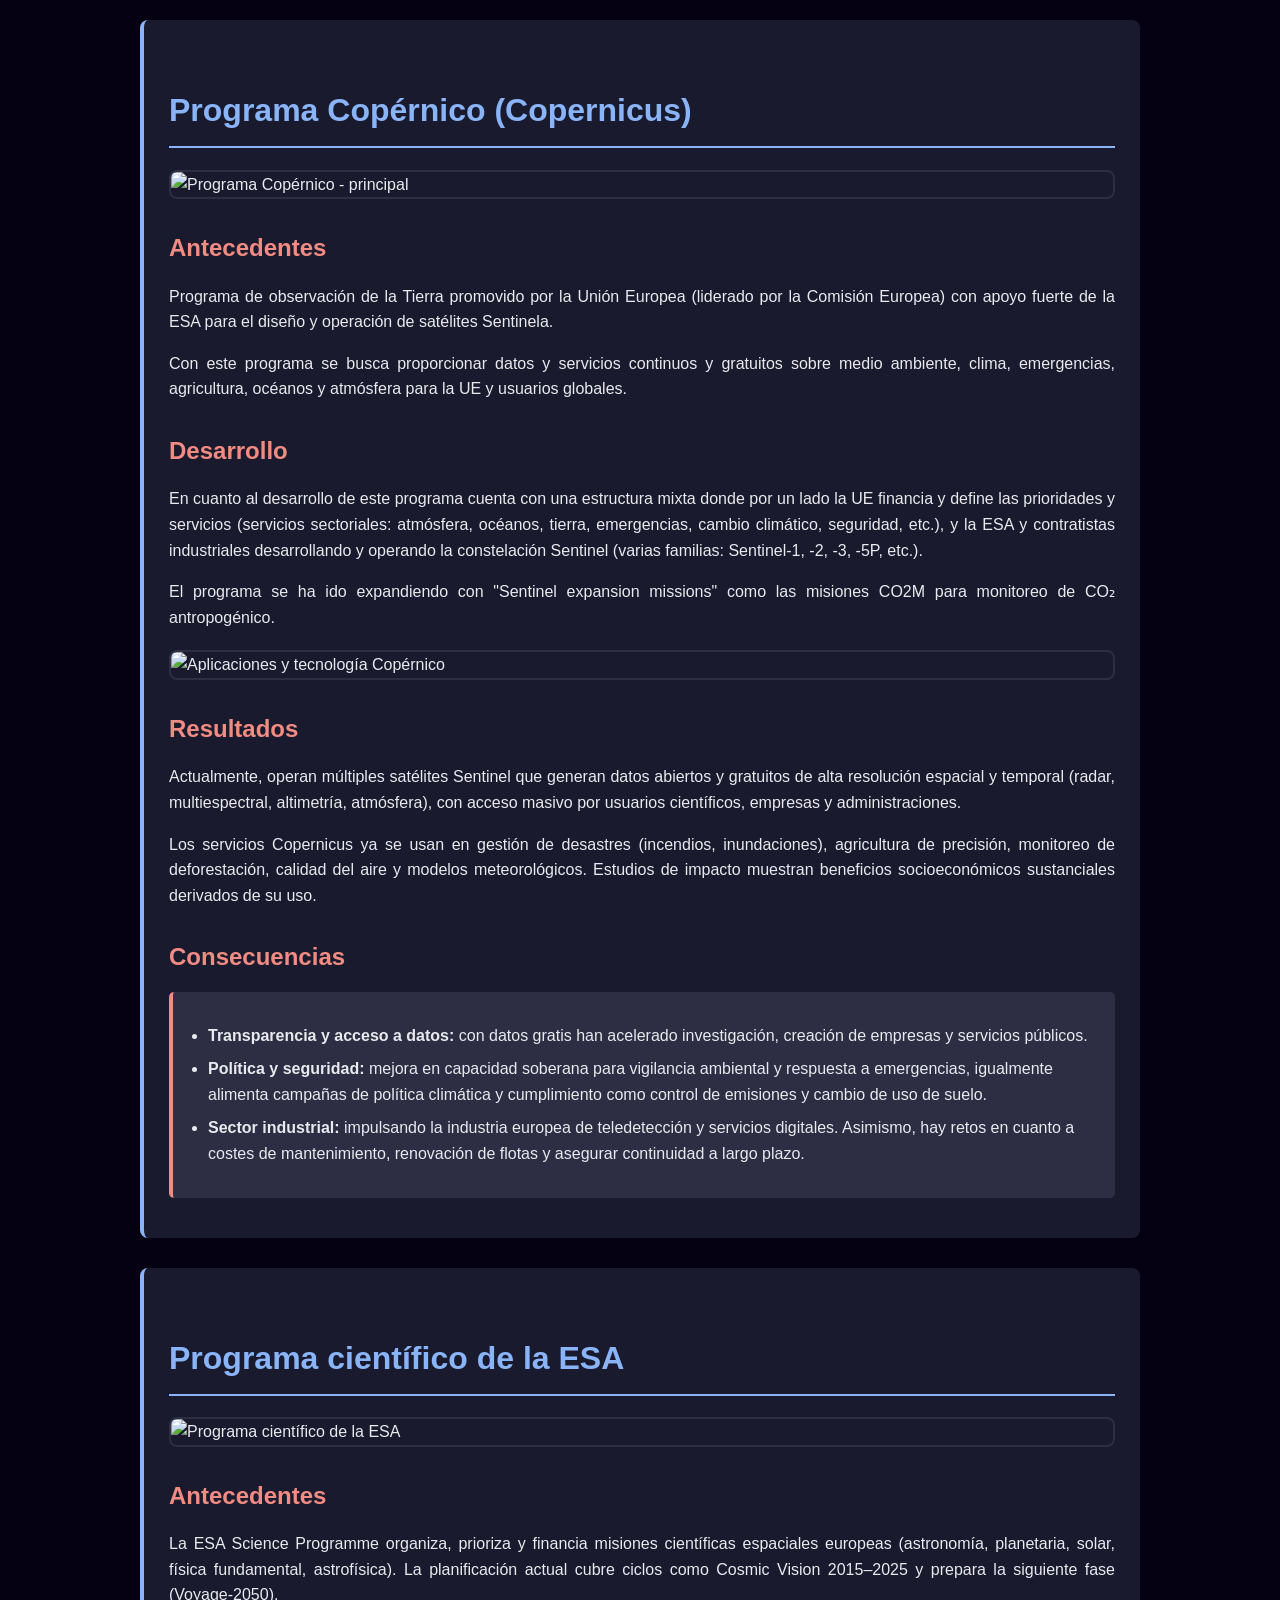
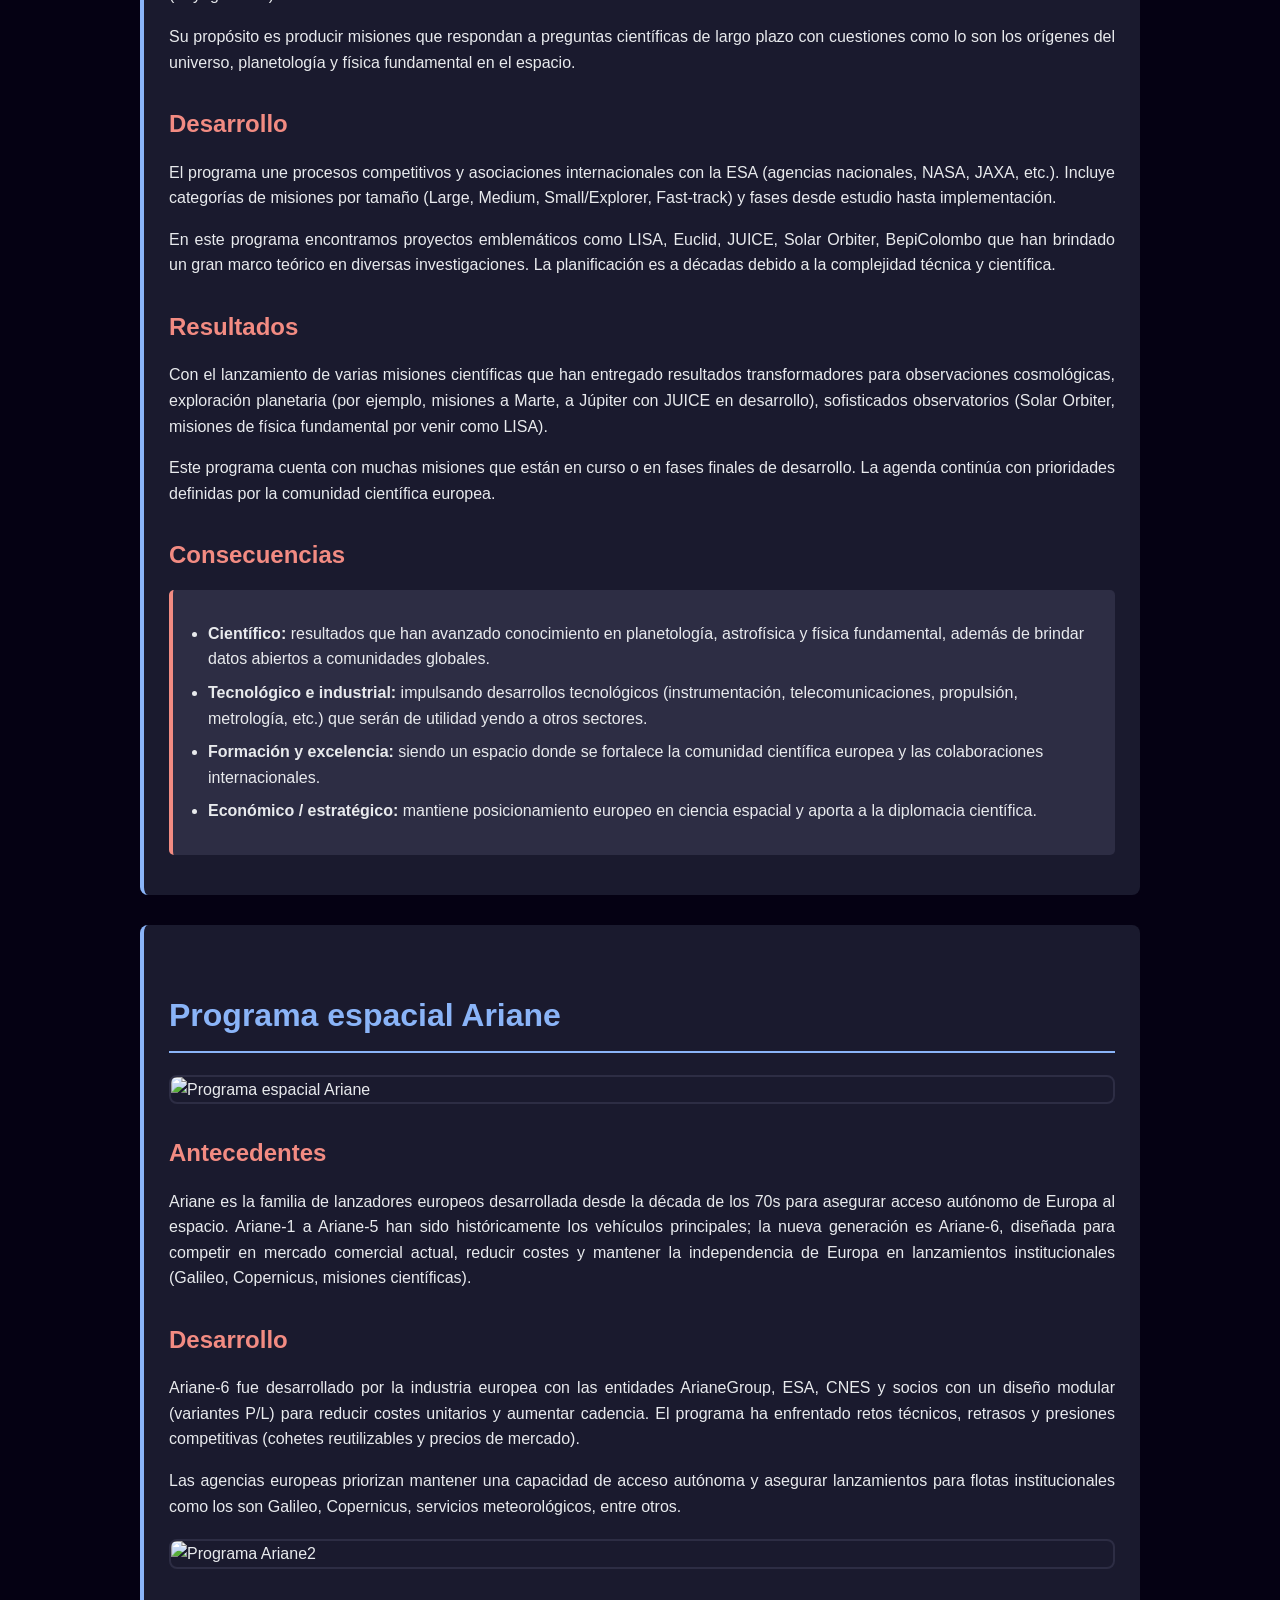
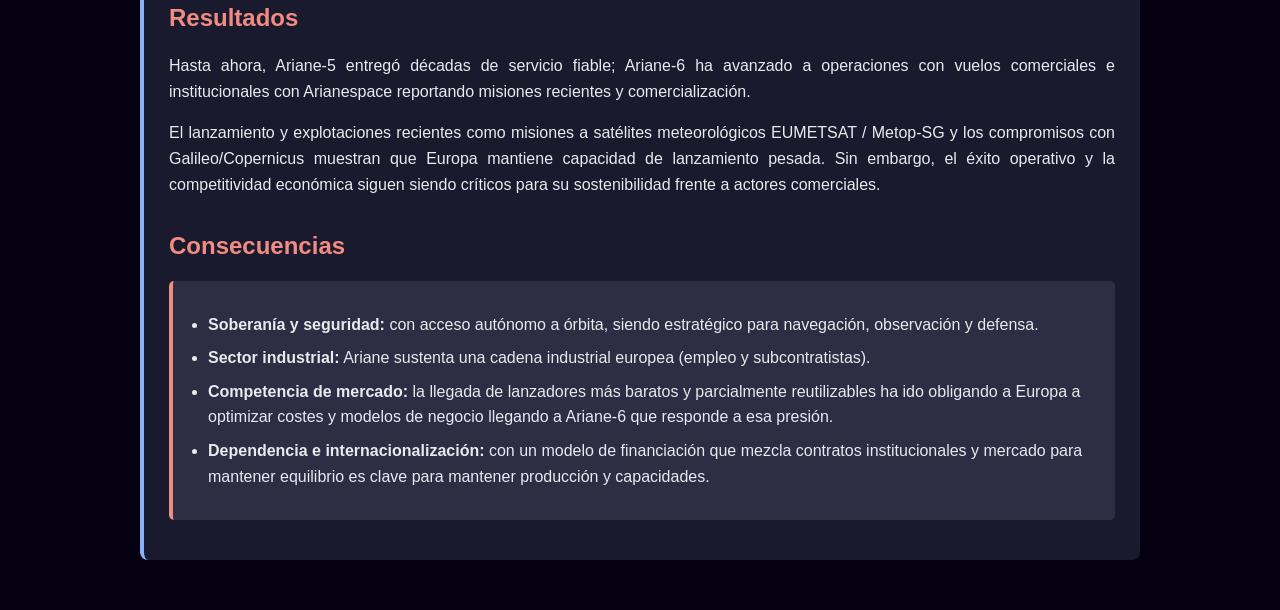
==== commit 94d0fff2: "Update al-andalus.html" ====
--- a/al-andalus.html
+++ b/al-andalus.html
@@ -74,12 +74,24 @@
             color: #9aa0a6;
             margin-top: 10px;
         }
+        .program-image {
+            max-width: 100%;
+            height: auto;
+            margin: 20px 0;
+            border-radius: 8px;
+            border: 2px solid #2d2d44;
+            display: block;
+        }
     </style>
 </head>
 <body>
     <div class="mission-section">
         <h1> Programa Copérnico (Copernicus)</h1>
         
+        <img src="https://github.com/OrlaPues1949/Equipaxicualicazo4/blob/secomprancolchones-(dev)/imagenes_w/Programa%20Cop%C3%A9rnico_UE.jpg?raw=true" 
+         alt="Programa Copérnico -  principal" 
+         class="program-image">
+
         <h2>Antecedentes</h2>
         <p>Programa de observación de la Tierra promovido por la Unión Europea (liderado por la Comisión Europea) con apoyo fuerte de la ESA para el diseño y operación de satélites Sentinela.</p>
         <p>Con este programa se busca proporcionar datos y servicios continuos y gratuitos sobre medio ambiente, clima, emergencias, agricultura, océanos y atmósfera para la UE y usuarios globales.</p>
@@ -87,6 +99,10 @@
         <h2>Desarrollo</h2>
         <p>En cuanto al desarrollo de este programa cuenta con una estructura mixta donde por un lado la UE financia y define las prioridades y servicios (servicios sectoriales: atmósfera, océanos, tierra, emergencias, cambio climático, seguridad, etc.), y la ESA y contratistas industriales desarrollando y operando la constelación Sentinel (varias familias: Sentinel-1, -2, -3, -5P, etc.).</p>
         <p>El programa se ha ido expandiendo con "Sentinel expansion missions" como las misiones CO2M para monitoreo de CO₂ antropogénico.</p>
+
+        <img src="https://github.com/OrlaPues1949/Equipaxicualicazo4/blob/secomprancolchones-(dev)/imagenes_w/Programa%20Cop%C3%A9rnico2_UE.jpg?raw=true" 
+         alt="Aplicaciones y tecnología Copérnico" 
+         class="program-image">
         
         <h2>Resultados</h2>
         <p>Actualmente, operan múltiples satélites Sentinel que generan datos abiertos y gratuitos de alta resolución espacial y temporal (radar, multiespectral, altimetría, atmósfera), con acceso masivo por usuarios científicos, empresas y administraciones.</p>
@@ -104,6 +120,10 @@
     
     <div class="mission-section">
         <h1>Programa científico de la ESA</h1>
+        
+        <img src="https://github.com/OrlaPues1949/Equipaxicualicazo4/blob/secomprancolchones-(dev)/imagenes_w/Programa%20ESA_UE.jpg?raw=true" 
+         alt="Programa científico de la ESA" 
+         class="program-image">
         
         <h2>Antecedentes </h2>
         <p>La ESA Science Programme organiza, prioriza y financia misiones científicas espaciales europeas (astronomía, planetaria, solar, física fundamental, astrofísica). La planificación actual cubre ciclos como Cosmic Vision 2015–2025 y prepara la siguiente fase (Voyage-2050).</p>
@@ -131,12 +151,21 @@
     <div class="mission-section">
         <h1>Programa espacial Ariane</h1>
         
+        <img src="https://github.com/OrlaPues1949/Equipaxicualicazo4/blob/secomprancolchones-(dev)/imagenes_w/Programa%20Ariane_UE.jpg?raw=true" 
+         alt="Programa espacial Ariane" 
+         class="program-image">
+        
         <h2>Antecedentes </h2>
         <p>Ariane es la familia de lanzadores europeos desarrollada desde la década de los 70s para asegurar acceso autónomo de Europa al espacio. Ariane-1 a Ariane-5 han sido históricamente los vehículos principales; la nueva generación es Ariane-6, diseñada para competir en mercado comercial actual, reducir costes y mantener la independencia de Europa en lanzamientos institucionales (Galileo, Copernicus, misiones científicas).</p>
         
         <h2>Desarrollo</h2>
         <p>Ariane-6 fue desarrollado por la industria europea con las entidades ArianeGroup, ESA, CNES y socios con un diseño modular (variantes P/L) para reducir costes unitarios y aumentar cadencia. El programa ha enfrentado retos técnicos, retrasos y presiones competitivas (cohetes reutilizables y precios de mercado).</p>
         <p>Las agencias europeas priorizan mantener una capacidad de acceso autónoma y asegurar lanzamientos para flotas institucionales como los son Galileo, Copernicus, servicios meteorológicos, entre otros.</p>
+
+        <img src="https://github.com/OrlaPues1949/Equipaxicualicazo4/blob/secomprancolchones-(dev)/imagenes_w/Programa%20Ariane2_UE.jpg?raw=true" 
+         alt="Programa  Ariane2" 
+         class="program-image">
+        
         
         <h2>Resultados</h2>
         <p>Hasta ahora, Ariane-5 entregó décadas de servicio fiable; Ariane-6 ha avanzado a operaciones con vuelos comerciales e institucionales con Arianespace reportando misiones recientes y comercialización.</p>
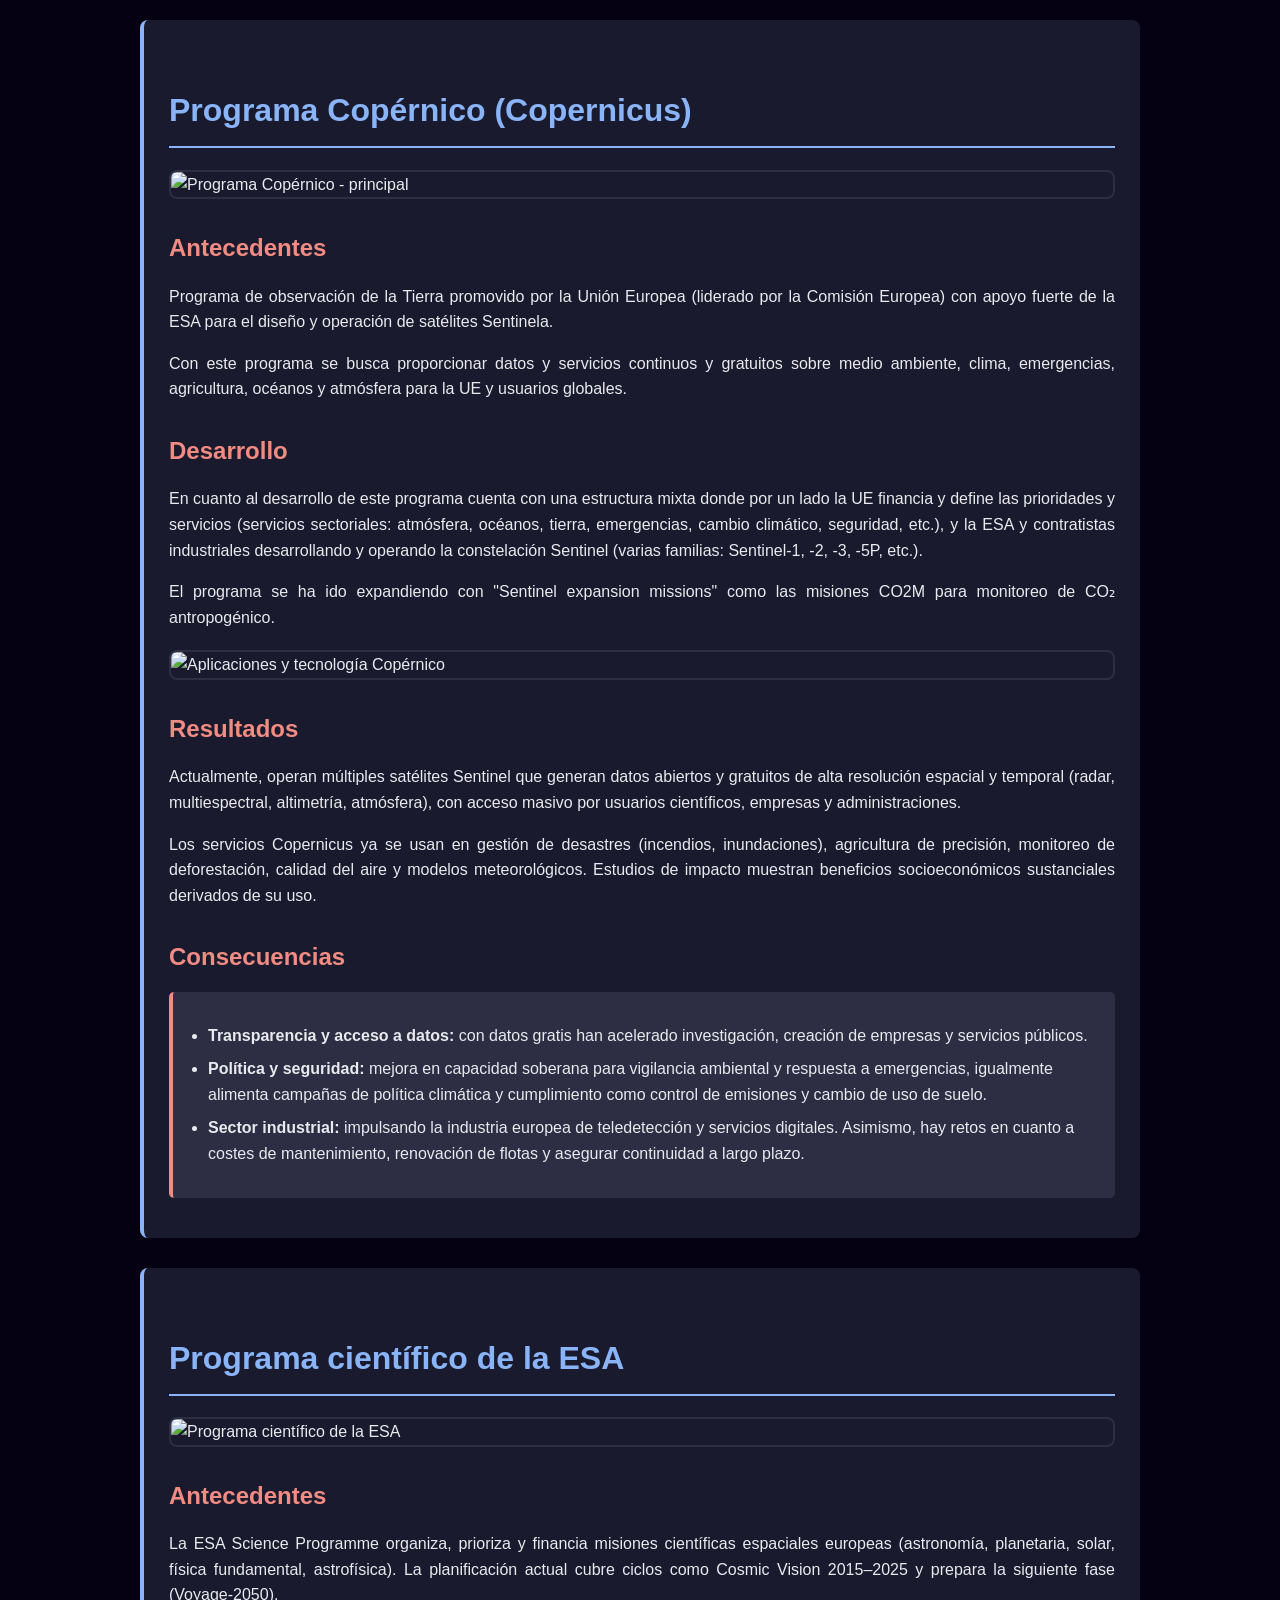
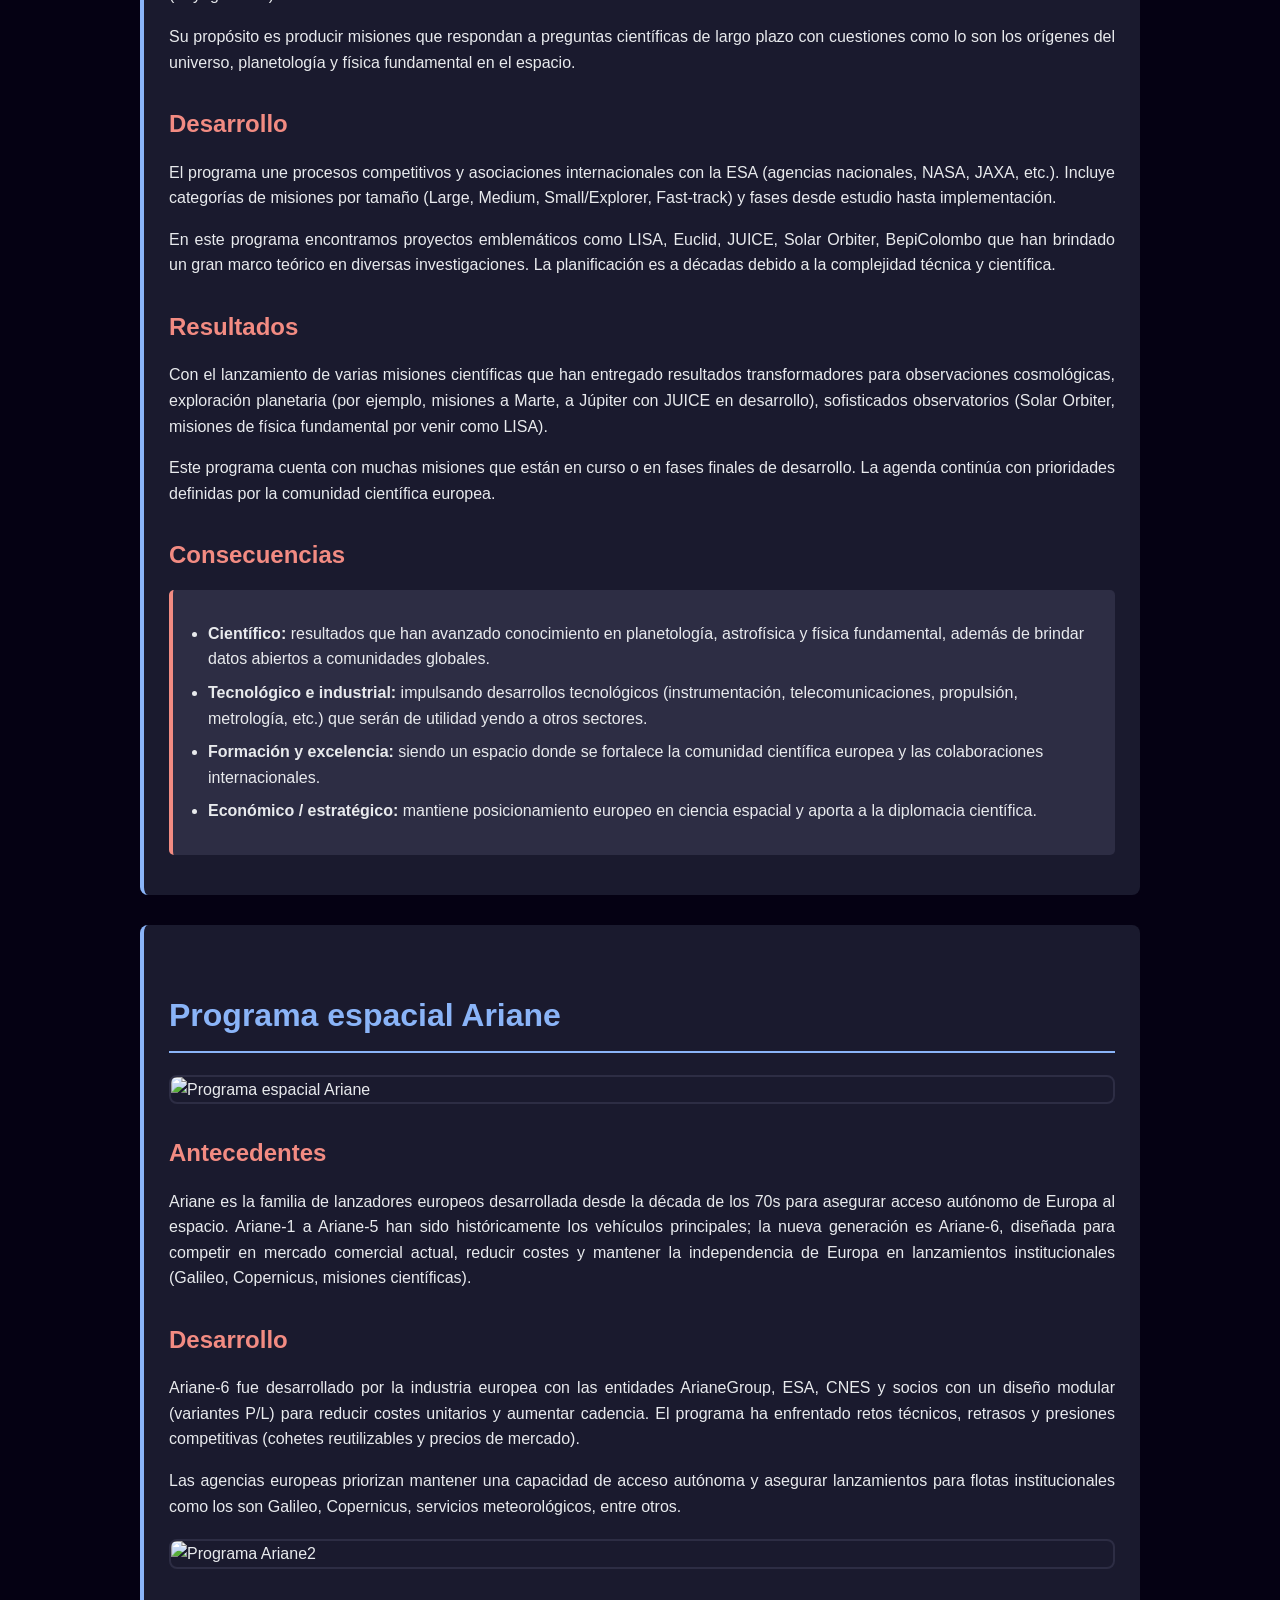
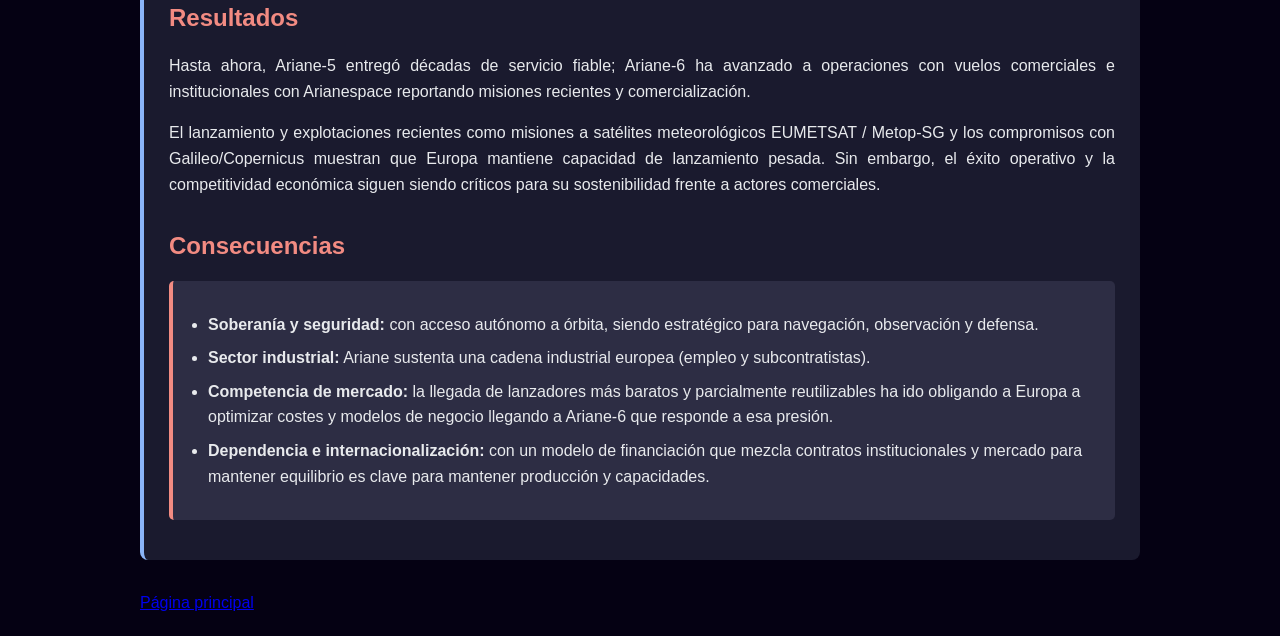
==== commit 4d593067: "Update al-andalus.html" ====
--- a/al-andalus.html
+++ b/al-andalus.html
@@ -181,6 +181,8 @@
             </ul>
         </div>
     </div>
-    
+        <a href="index.html" class="nav-link" title="Página principal">
+        Página principal
+    </a>
 </body>
 </html>
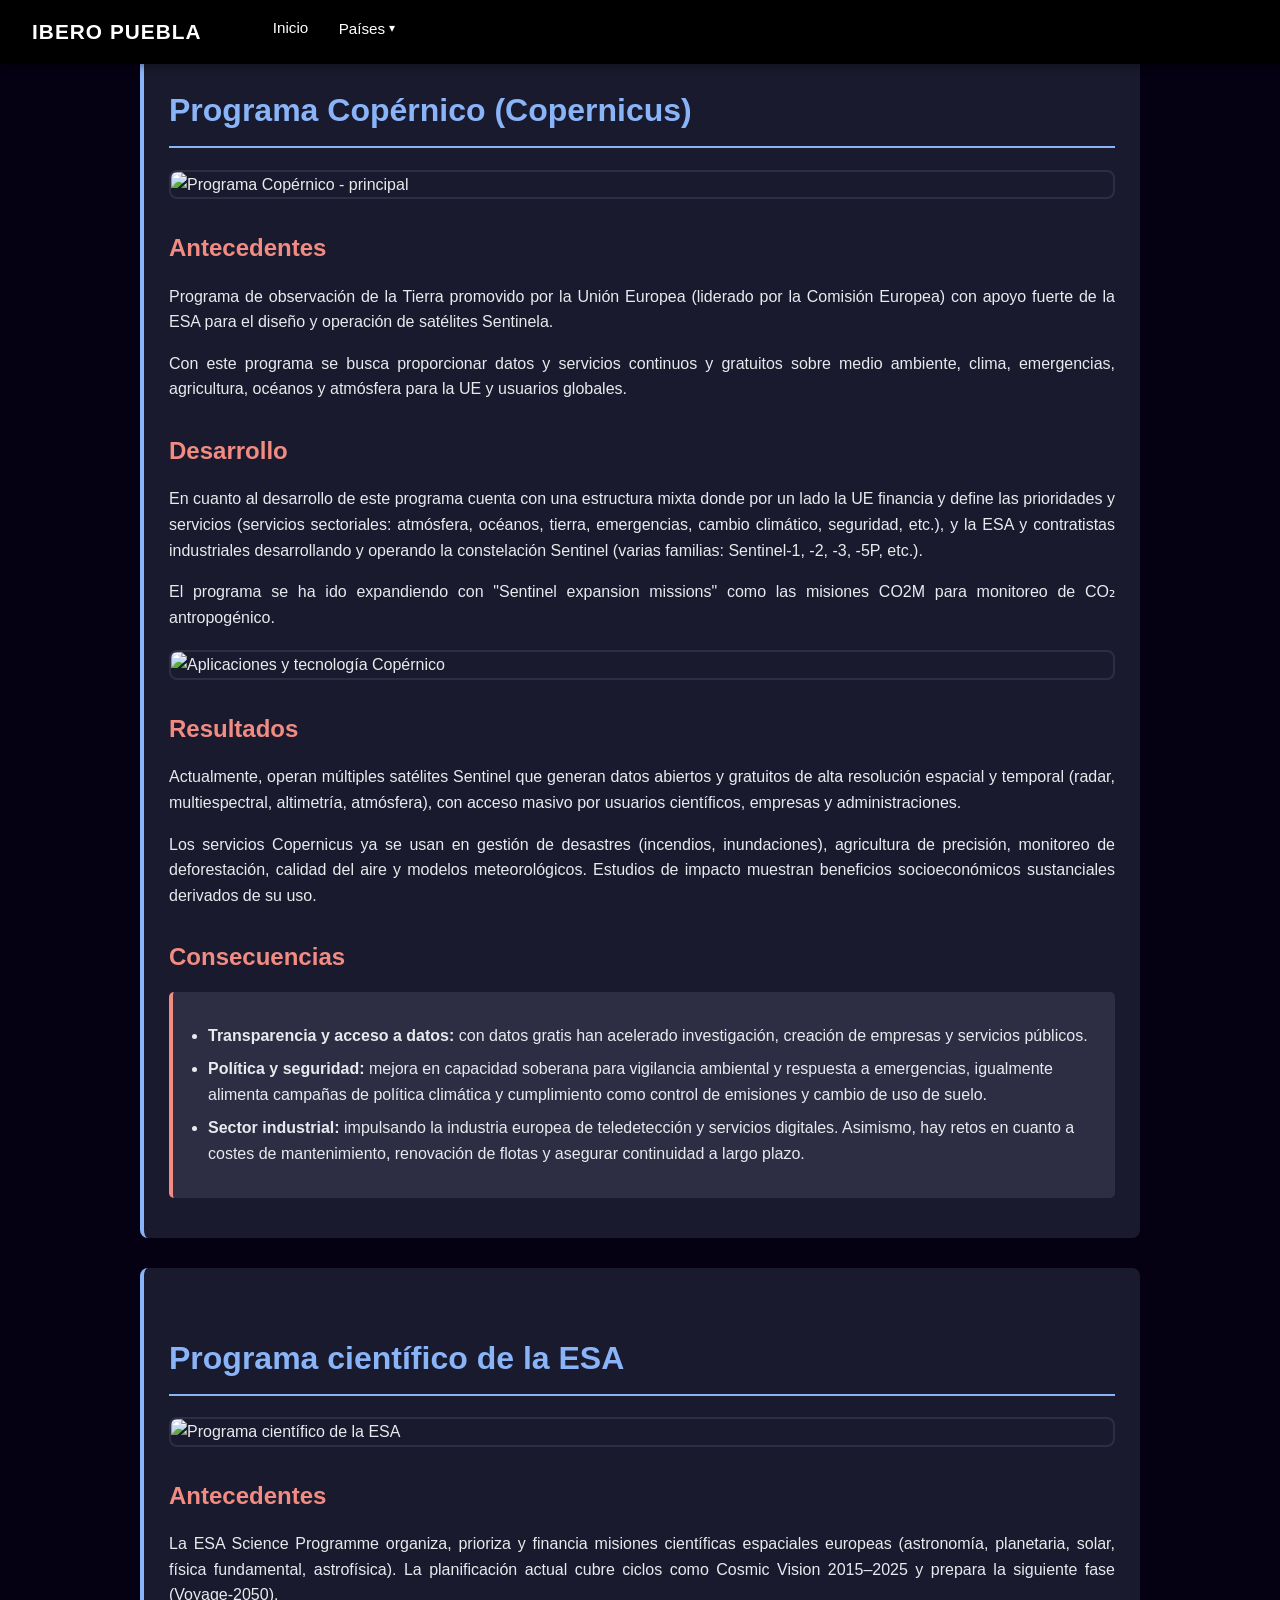
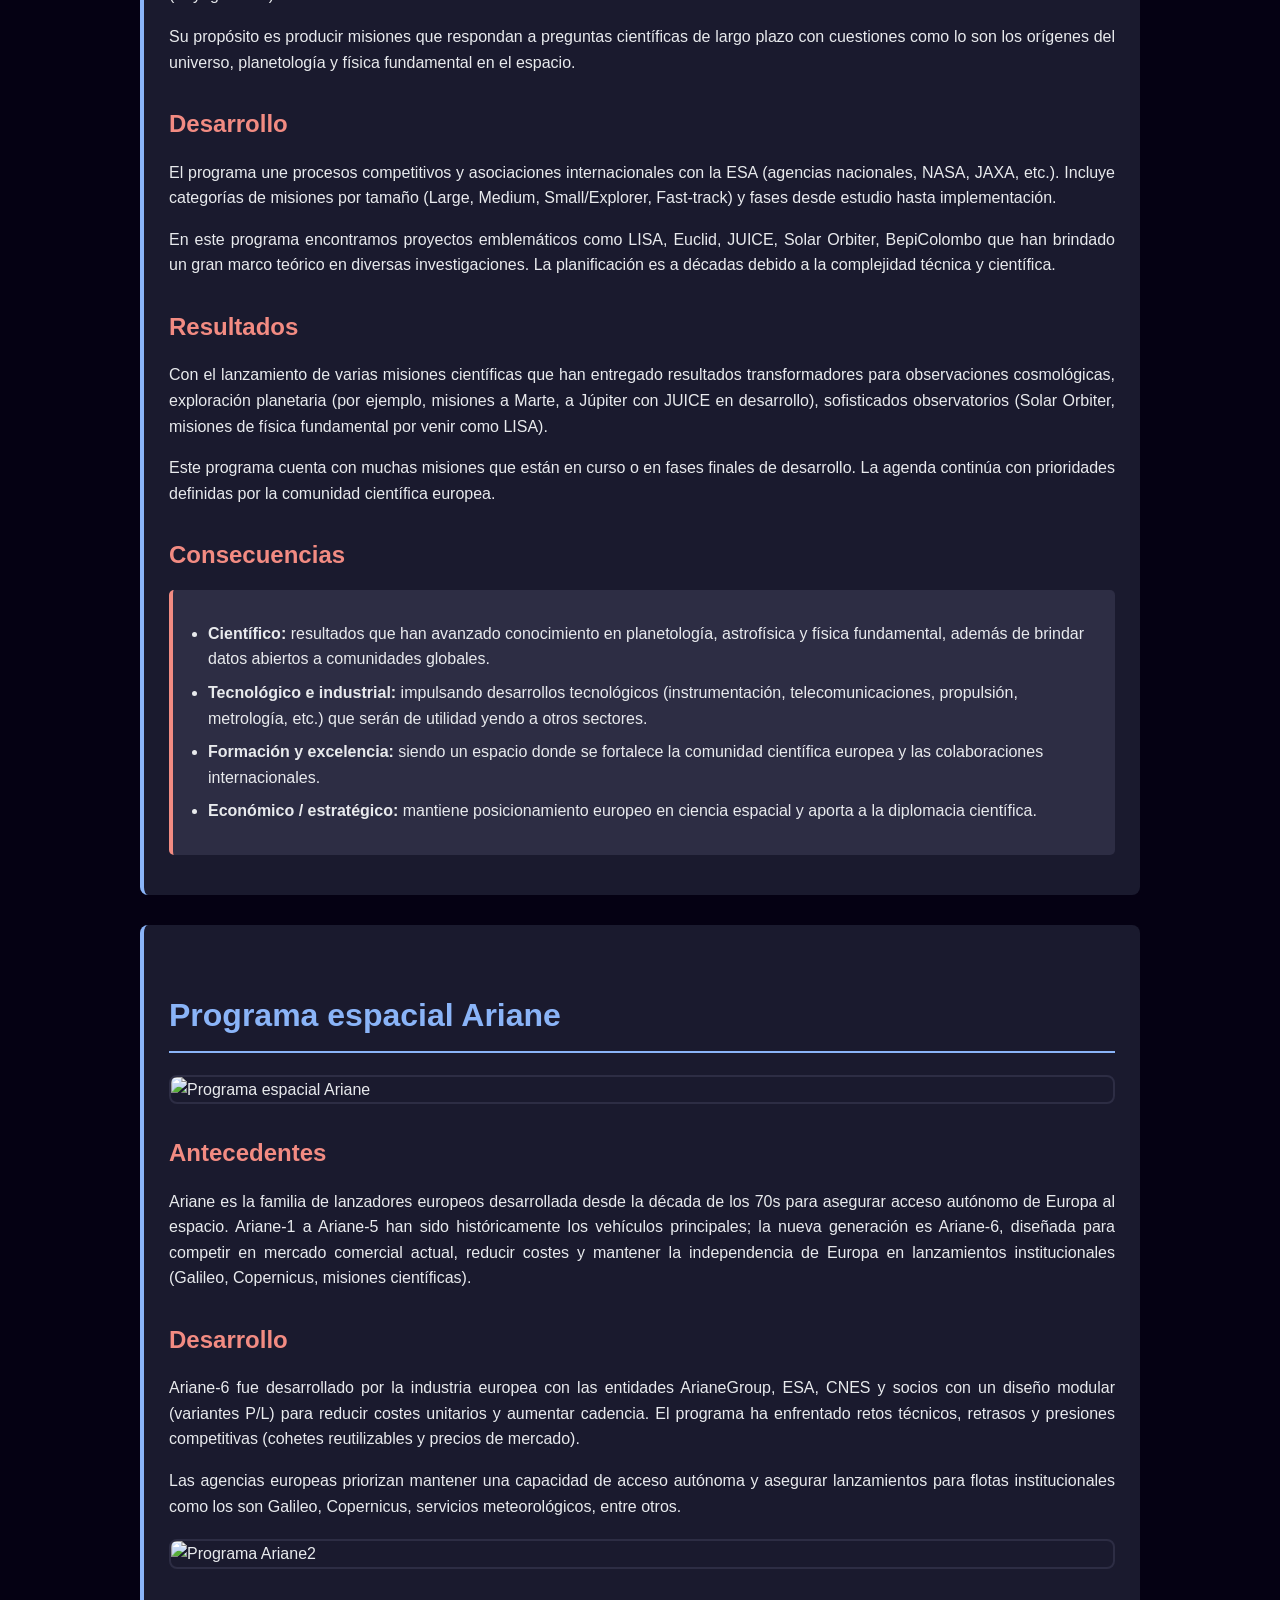
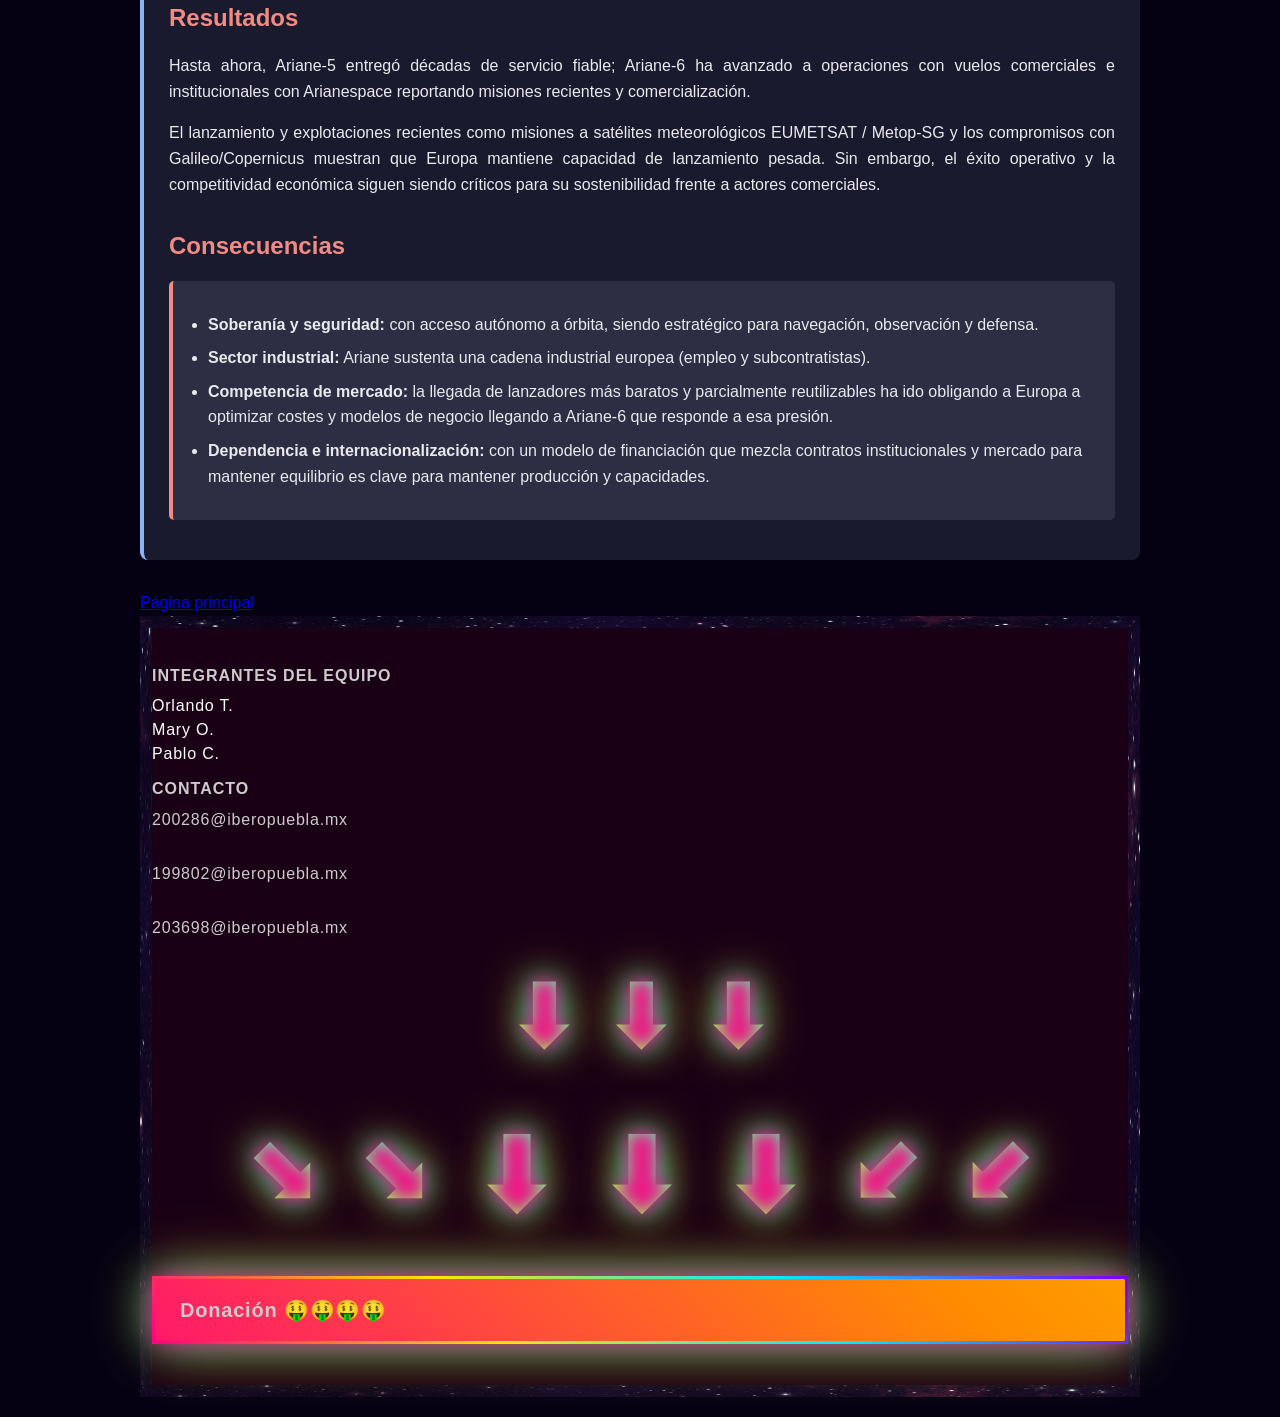
==== commit 50fa9b3d: "Toquesitos finales finalotes profe pongame unm 100/10" ====
--- a/al-andalus.html
+++ b/al-andalus.html
@@ -5,6 +5,113 @@
     <meta name="viewport" content="width=device-width, initial-scale=1.0">
     <title>Programa Espacial de la Unión Europea</title>
     <style>
+        .navbar {
+      position: fixed;
+      top: 0;
+      left: 0;
+      width: 100%;
+      height: 64px;
+      background-color: #000;          /* Negro */
+      color: #fff;                      /* Letras blancas */
+      display: flex;
+      align-items: center;
+      justify-content: flex-start;
+      padding: 0 2rem;
+      box-shadow: 0 2px 8px rgba(0, 0, 0, 0.4);
+      z-index: 1000;
+    }
+
+    .navbar-logo {
+      font-size: 1.3rem;
+      font-weight: 700;
+      letter-spacing: 0.05em;
+    }
+
+    .navbar-menu {
+      list-style: none;
+      display: flex;
+      gap: 1.5rem;
+      align-items: center;
+      margin-left: 3rem;
+    }
+
+    .nav-item a,
+    .nav-item button {
+      background: none;
+      border: none;
+      color: #fff;
+      text-decoration: none;
+      font-size: 0.95rem;
+      cursor: pointer;
+      padding: 0.4rem 0.2rem;
+    }
+
+    .nav-item a:hover,
+    .nav-item button:hover {
+      border-bottom: 2px solid #fff;
+    }
+
+    /* Dropdown */
+    .nav-item.dropdown {
+      position: relative;
+    }
+
+    .dropdown-toggle {
+      display: inline-flex;
+      align-items: center;
+      gap: 0.25rem;
+    }
+
+    .dropdown-toggle::after {
+      content: "▾";
+      font-size: 0.75rem;
+    }
+
+    .dropdown-menu {
+      position: absolute;
+      top: 110%;
+      left: 0;
+      background-color: #111;
+      border-radius: 0.25rem;
+      padding: 0.4rem 0;
+      min-width: 220px;
+      list-style: none;
+      box-shadow: 0 4px 15px rgba(0, 0, 0, 0.6);
+      display: none; /* se muestra con la clase .show */
+      z-index: 1100;
+    }
+
+    .dropdown-menu.show {
+      display: block;
+    }
+
+    .dropdown-menu li a {
+      display: block;
+      padding: 0.45rem 1rem;
+      font-size: 0.9rem;
+      color: #fff;
+      text-decoration: none;
+      white-space: nowrap;
+    }
+
+    .dropdown-menu li a:hover {
+      background-color: #222;
+    }
+
+    /* Para que el contenido no quede debajo de la barra */
+    main {
+      padding: 5rem 1.5rem 2rem;
+    }
+
+    /* Responsive simple */
+    @media (max-width: 768px) {
+      .navbar {
+        padding: 0 1rem;
+      }
+      .navbar-menu {
+        gap: 1rem;
+      }
+    }
         body {
             font-family: 'Segoe UI', Tahoma, Geneva, Verdana, sans-serif;
             line-height: 1.6;
@@ -82,8 +189,247 @@
             border: 2px solid #2d2d44;
             display: block;
         }
+                footer {
+  background: #1a0015;
+  padding: 25px 0;
+  text-align: center;
+  color: white;
+      
+          
+  letter-spacing: 0.05em;      
+
+
+  border: 12px solid transparent;
+  border-image: url('imagenes_w/espaciobienlocuaz.jpg') 30 stretch;
+  box-sizing: border-box;
+}
+
+.footer-content p a {
+  display: block;
+  margin: 3px 0;
+  color: #ccc;
+  text-decoration: none;
+}
+
+.footer-content p a:hover {
+  color: white;
+}
+.donation-button {
+  display: inline-block;
+  padding: 15px 25px;
+  margin-top: 10px;
+
+  background: linear-gradient(45deg, #ff0080, #ff8c00, #ffe600, #00eaff, #7b00ff);
+  background-size: 400% 400%;
+
+  border: 3px solid transparent;
+  border-image: linear-gradient(45deg, #ff0080, #ffe600, #00eaff, #7b00ff) 1;
+
+  color: white;
+  font-size: 20px;
+  font-weight: bold;
+  text-decoration: none;
+  border-radius: 12px;
+
+  box-shadow: 0 0 20px rgba(255, 0, 128, 0.7),
+              0 0 40px rgba(0, 234, 255, 0.6),
+              0 0 60px rgba(255, 224, 0, 0.7);
+
+  animation: donationGlow 6s infinite linear;
+  transition: transform 0.2s ease-in-out;
+}
+
+.donation-button:hover {
+  transform: scale(1.15);
+
+  box-shadow: 0 0 30px rgba(255, 0, 128, 1),
+              0 0 60px rgba(0, 234, 255, 1),
+              0 0 90px rgba(255, 224, 0, 1);
+}
+@keyframes donationGlow {
+  0% { background-position: 0% 50%; }
+  50% { background-position: 100% 50%; }
+  100% { background-position: 0% 50%; }
+}
+.arrow-container {
+  display: flex;
+  justify-content: center;
+  gap: 25px;
+  margin-bottom: 10px;
+}
+
+.arrow {
+  font-size: 45px;
+  animation: arrowPulse 1.2s infinite ease-in-out alternate;
+  color: transparent;
+  background: linear-gradient(45deg, #ff0090, #ff9100, #ffee00, #00eaff, #7f00ff);
+  background-size: 300% 300%;
+  -webkit-background-clip: text;
+  background-clip: text;
+
+  text-shadow: 0 0 10px rgba(255, 0, 128, 0.7),
+               0 0 25px rgba(0, 234, 255, 0.7),
+               0 0 40px rgba(255, 224, 0, 0.9);
+}
+
+@keyframes arrowPulse {
+  0% {
+    transform: translateY(-7px) scale(1);
+    background-position: 0% 50%;
+  }
+  50% {
+    transform: translateY(0) scale(1.15);
+    background-position: 100% 50%;
+  }
+  100% {
+    transform: translateY(7px) scale(1.25);
+    background-position: 0% 50%;
+  }
+}
+.arrows-wrapper {
+  display: flex;
+  justify-content: center;
+  align-items: center;
+  gap: 40px;
+  margin-bottom: 20px;
+  flex-wrap: wrap;
+  position: relative;
+}
+
+.arrow {
+  font-size: 85px; 
+  font-weight: bold;
+  color: transparent;
+  background: linear-gradient(45deg, #ff00aa, #ff9100, #ffee00, #00eaff, #7f00ff);
+  background-size: 300% 300%;
+  -webkit-background-clip: text;
+  background-clip: text;
+
+  text-shadow: 
+    0 0 15px rgba(255, 0, 128, 0.9),
+    0 0 30px rgba(0, 234, 255, 0.9),
+    0 0 45px rgba(255, 224, 0, 1);
+
+  animation: arrowGlow 1.4s infinite ease-in-out alternate;
+}
+
+@keyframes arrowGlow {
+  0% {
+    transform: scale(1);
+    background-position: 0% 50%;
+    text-shadow:
+      0 0 20px rgba(255, 0, 128, 0.9),
+      0 0 35px rgba(0, 234, 255, 1),
+      0 0 50px rgba(255, 224, 0, 1);
+  }
+  100% {
+    transform: scale(1.3) translateY(10px);
+    background-position: 100% 50%;
+    text-shadow:
+      0 0 25px rgba(255, 0, 128, 1),
+      0 0 45px rgba(0, 234, 255, 1),
+      0 0 70px rgba(255, 224, 0, 1);
+  }
+}
+
+.diagonal.left {
+  transform: rotate(-45deg);
+}
+
+.diagonal.right {
+  transform: rotate(45deg);
+}
+
+.diagonal {
+  animation: diagonalPulse 1.7s infinite ease-in-out alternate;
+}
+
+@keyframes diagonalPulse {
+  0% { transform: rotate(var(--angle, 0deg)) scale(1); }
+  100% { transform: rotate(var(--angle, 0deg)) scale(1.25); }
+}
+
+.diagonal.left { --angle: -45deg; }
+.diagonal.right { --angle: 45deg; }
+
+.vertical {
+  font-size: 100px;
+}
+.footer-section-title {
+  font-size: 16px;
+  font-weight: bold;
+  margin-bottom: 6px;
+  margin-top: 10px;
+  text-transform: uppercase;
+  letter-spacing: 1px;
+  color: #cccccc;
+}
+
+.team-list,
+.contact-list {
+  margin: 0 0 10px 0;
+  line-height: 1.5;
+}
+.img-caption {
+    font-size: 0.5em; /* un poco más pequeño que antes */
+    color: #b0b3b8;
+    margin-top: 4px;
+    font-style: italic;
+    display: block;
+}
+.image-container {
+    margin: 20px 0; /* controla el espacio total de la imagen + pie */
+    text-align: center; /* centra imagen y pie */
+}
     </style>
 </head>
+<header class="navbar">
+    <div class="navbar-logo">
+      IBERO PUEBLA
+    </div>
+
+    <nav>
+      <ul class="navbar-menu">
+        <li class="nav-item">
+          <a href="index.html">Inicio</a>
+        </li>
+
+        <li class="nav-item dropdown">
+          <button class="dropdown-toggle" type="button">Países</button>
+          <ul class="dropdown-menu">
+            <li><a href="disparoshundidos.html">EUA</a></li>
+            <li><a href="mexico.html">México</a></li>
+            <li><a href="al-andalus.html">Unión Europea</a></li>
+            <li><a href="urss.html">Unión Soviética</a></li>
+            <li><a href="turquia.html">Turquía</a></li>
+            <li><a href="iran.html">Irán</a></li>
+            <li><a href="rusia.html">Rusia</a></li>
+            <li><a href="india.html">India</a></li>
+            <li><a href="china.html">China</a></li>
+            <li><a href="corea.html">Corea del Norte</a></li>
+            <li><a href="japon.html">Japón</a></li>
+          </ul>
+        </li>
+      </ul>
+    </nav>
+  </header><!-- Pueba chingona -->
+<!-- Pueba chingona -->
+  <script>
+    const dropdownToggle = document.querySelector('.dropdown-toggle');
+    const dropdownMenu = document.querySelector('.dropdown-menu');
+
+    dropdownToggle.addEventListener('click', function (e) {
+      e.preventDefault();
+      dropdownMenu.classList.toggle('show');
+    });
+
+    // Cierra el menú si haces clic fuera
+    document.addEventListener('click', function (e) {
+      if (!e.target.closest('.dropdown')) {
+        dropdownMenu.classList.remove('show');
+      }
+    });
+  </script><!-- Pueba chingona -->
 <body>
     <div class="mission-section">
         <h1> Programa Copérnico (Copernicus)</h1>
@@ -185,4 +531,49 @@
         Página principal
     </a>
 </body>
+<footer>
+  <div class="footer-content">
+    <p class="footer-section-title">Integrantes del equipo</p>
+<p class="team-list">
+  Orlando T.<br>
+  Mary O.<br>
+  Pablo C.
+</p>
+
+<p class="footer-section-title">Contacto</p>
+<p class="contact-list">
+  <a href="mailto:200286@iberopuebla.mx">200286@iberopuebla.mx</a><br>
+  <a href="mailto:199802@iberopuebla.mx">199802@iberopuebla.mx</a><br>
+  <a href="mailto:203698@iberopuebla.mx">203698@iberopuebla.mx</a>
+</p>
+<div class="arrow-container">
+    <div class="arrow">⬇</div>
+    <div class="arrow">⬇</div>
+    <div class="arrow">⬇</div>
+</div>
+
+<div class="arrows-wrapper">
+
+    <!-- Flechas diagonales izquierda -->
+    <div class="arrow diagonal left">⬇</div>
+    <div class="arrow diagonal left">⬇</div>
+
+    <!-- Flechas verticales -->
+    <div class="arrow vertical">⬇</div>
+    <div class="arrow vertical">⬇</div>
+    <div class="arrow vertical">⬇</div>
+
+    <!-- Flechas diagonales derecha -->
+    <div class="arrow diagonal right">⬇</div>
+    <div class="arrow diagonal right">⬇</div>
+
+</div>
+
+<p>
+  <a href="RugidoDeTripa.html" class="donation-button" title="Tengo hambre">
+    Donación 🤑🤑🤑🤑
+  </a>
+</p>
+  </div>
+</footer>
 </html>
